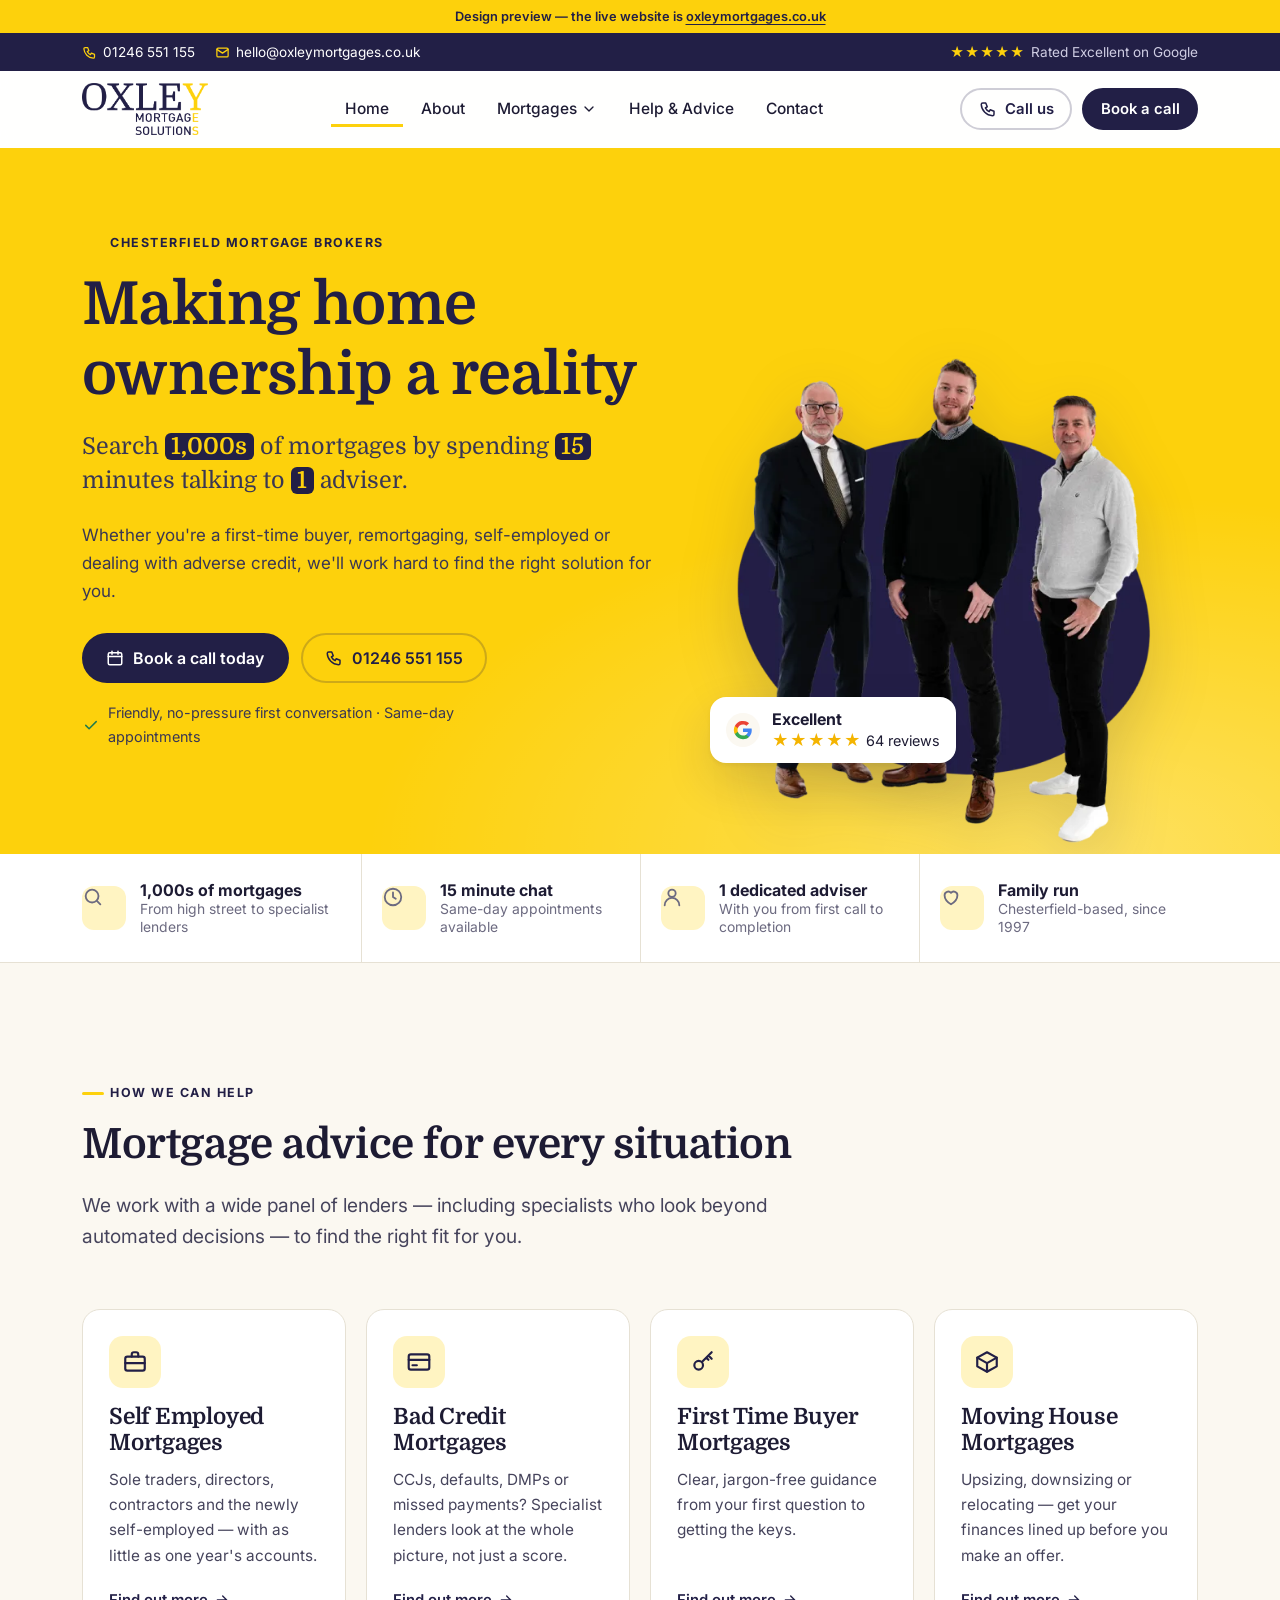
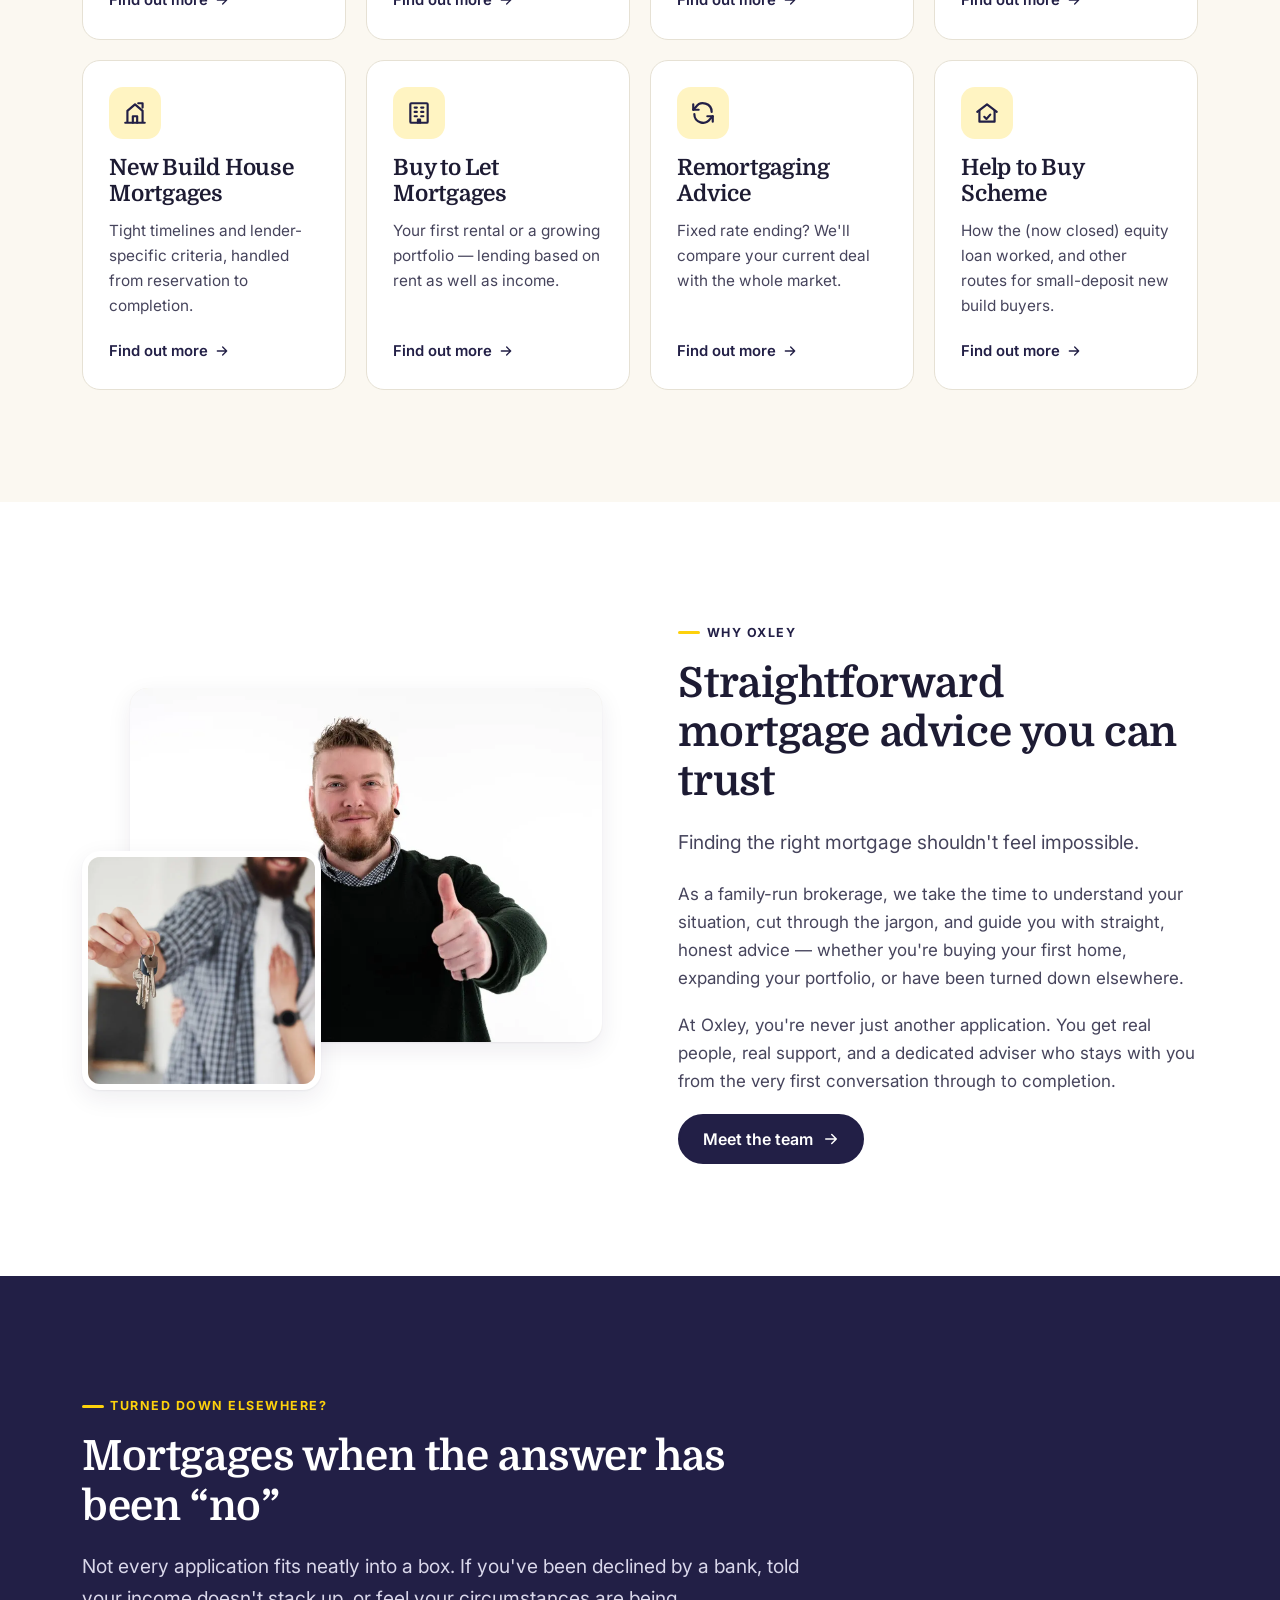
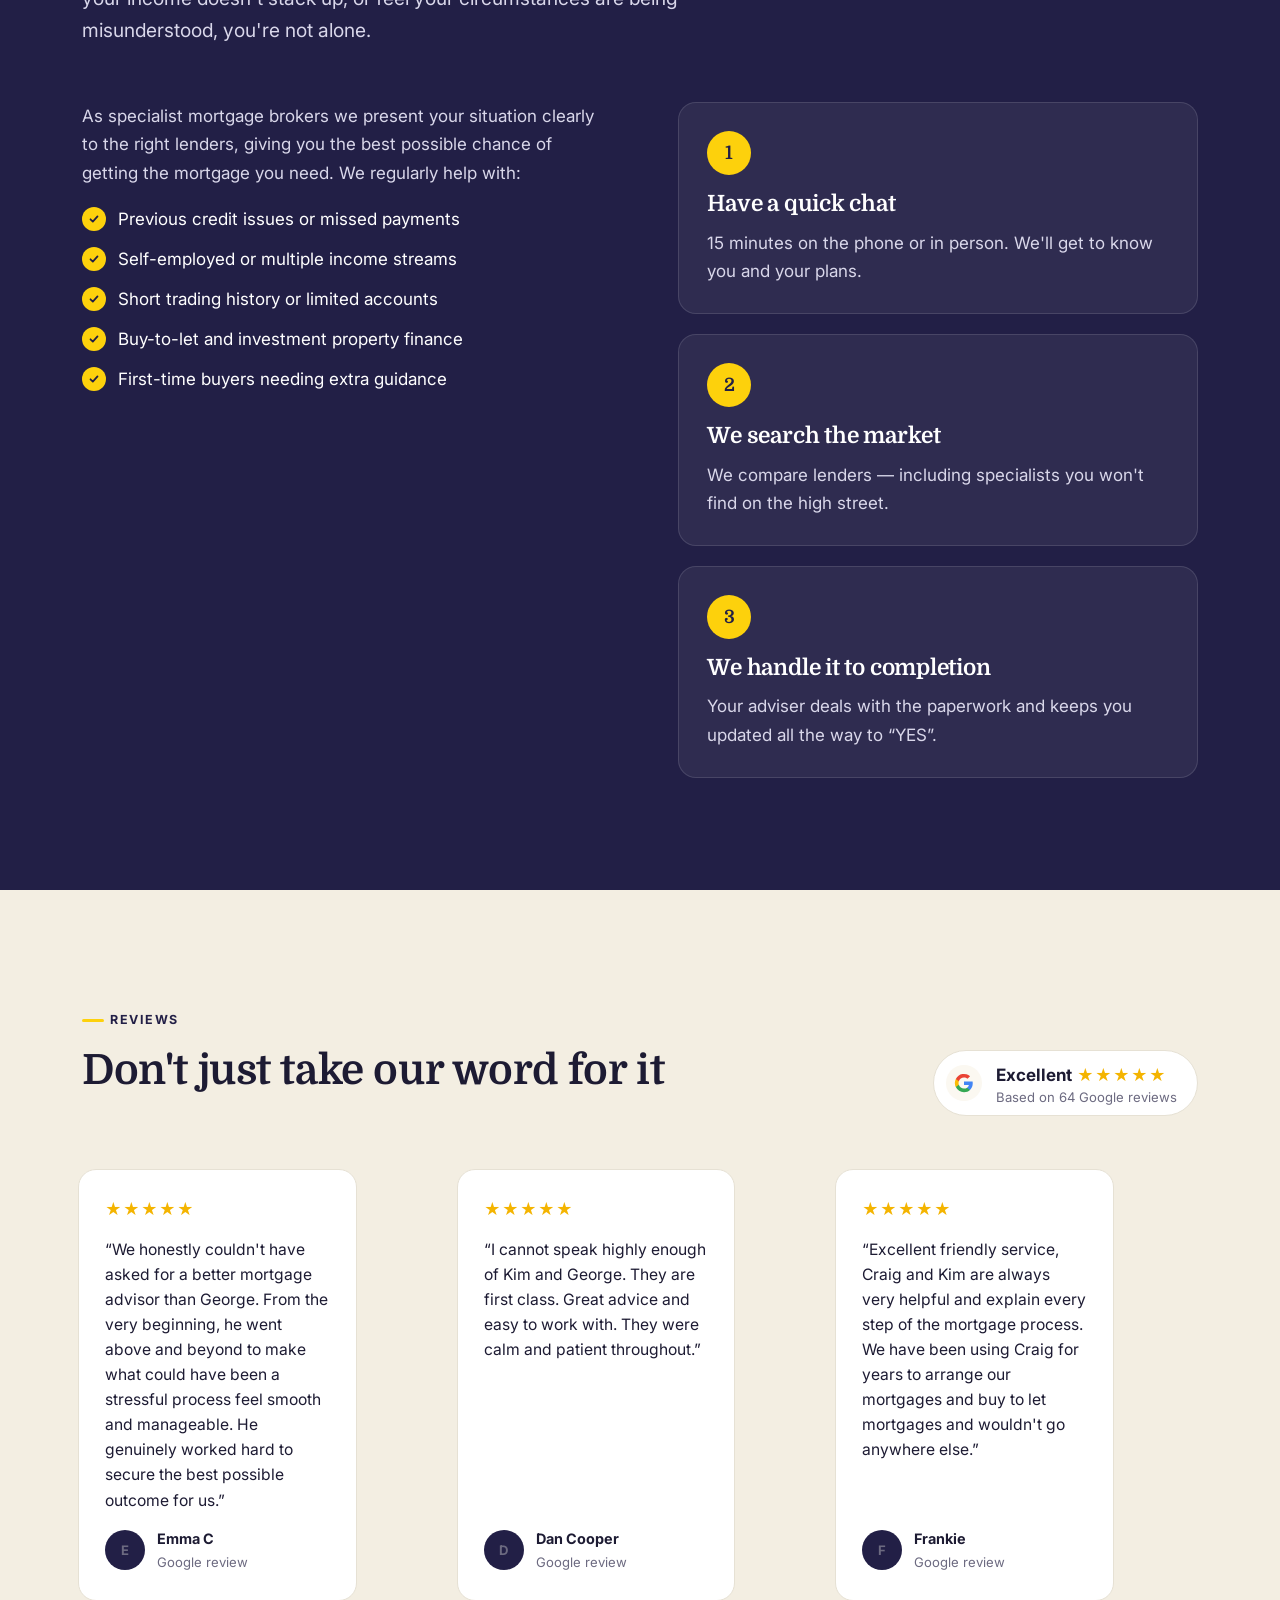
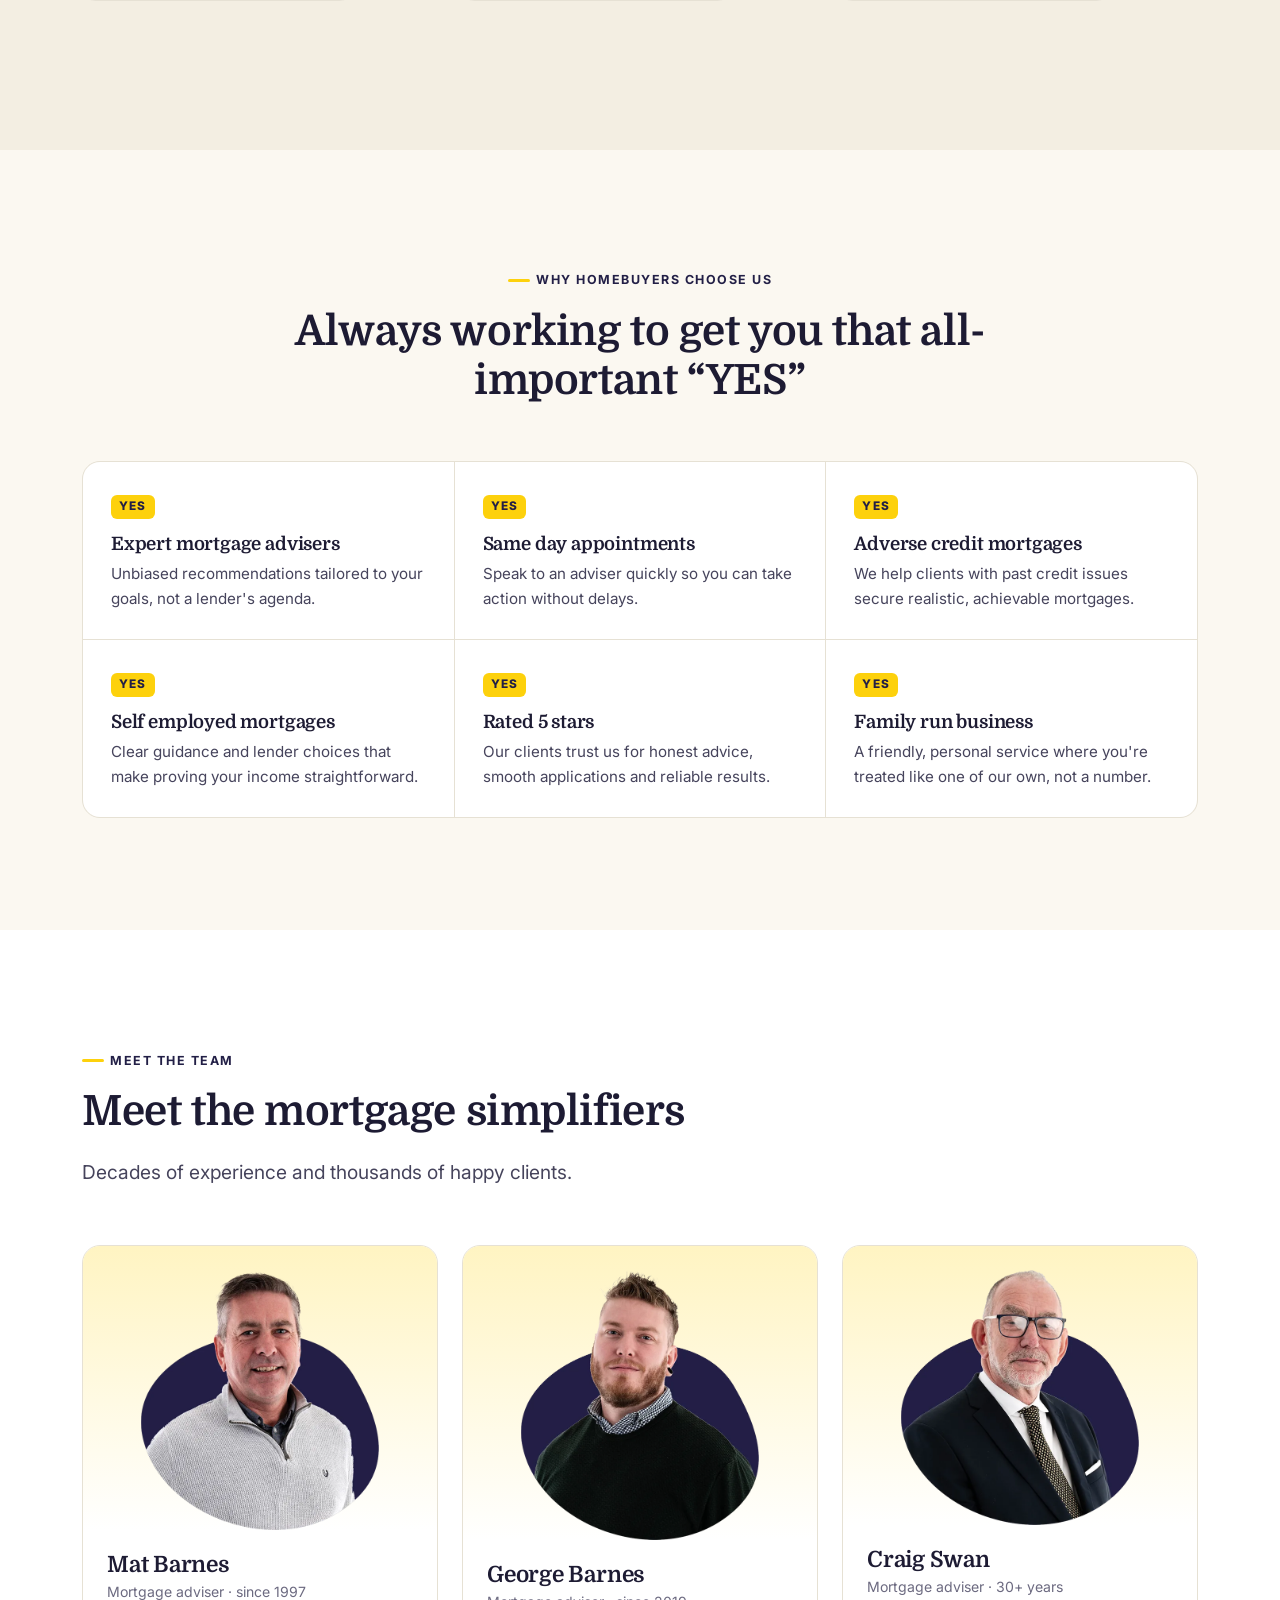
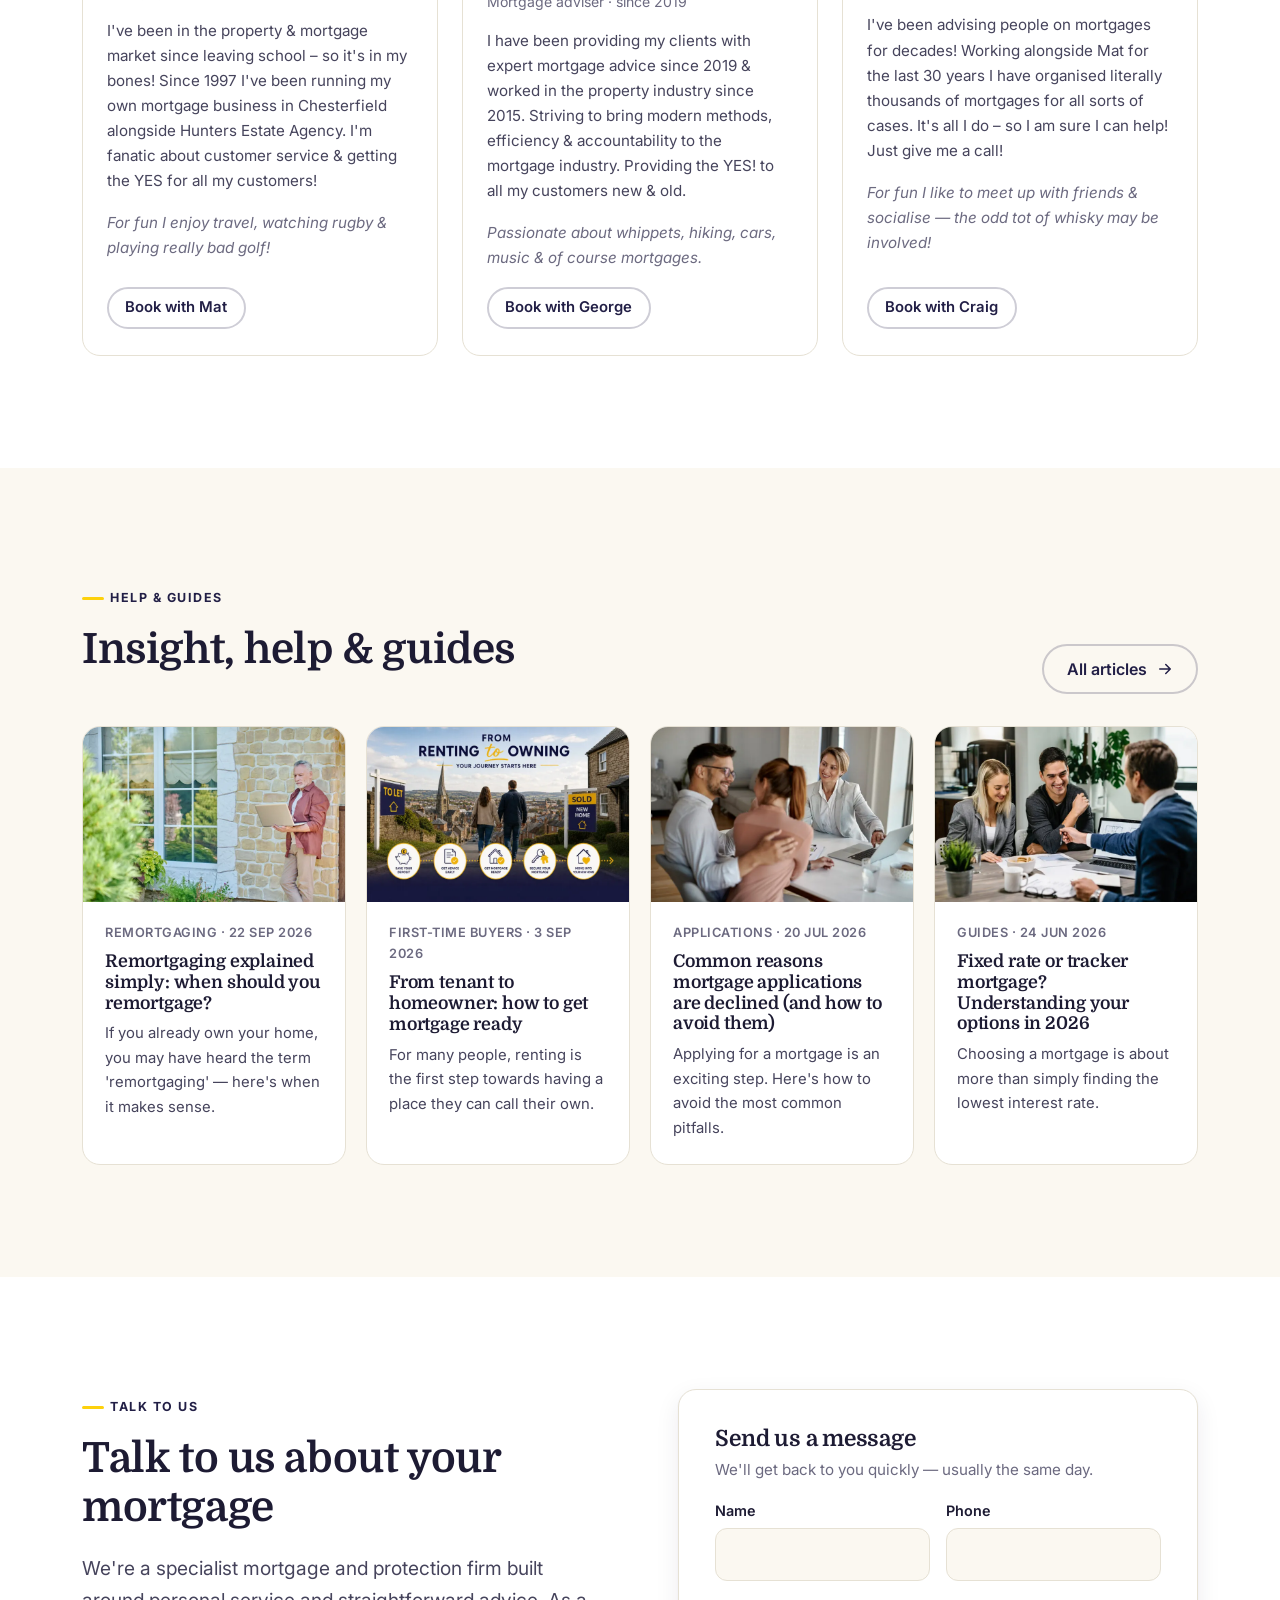
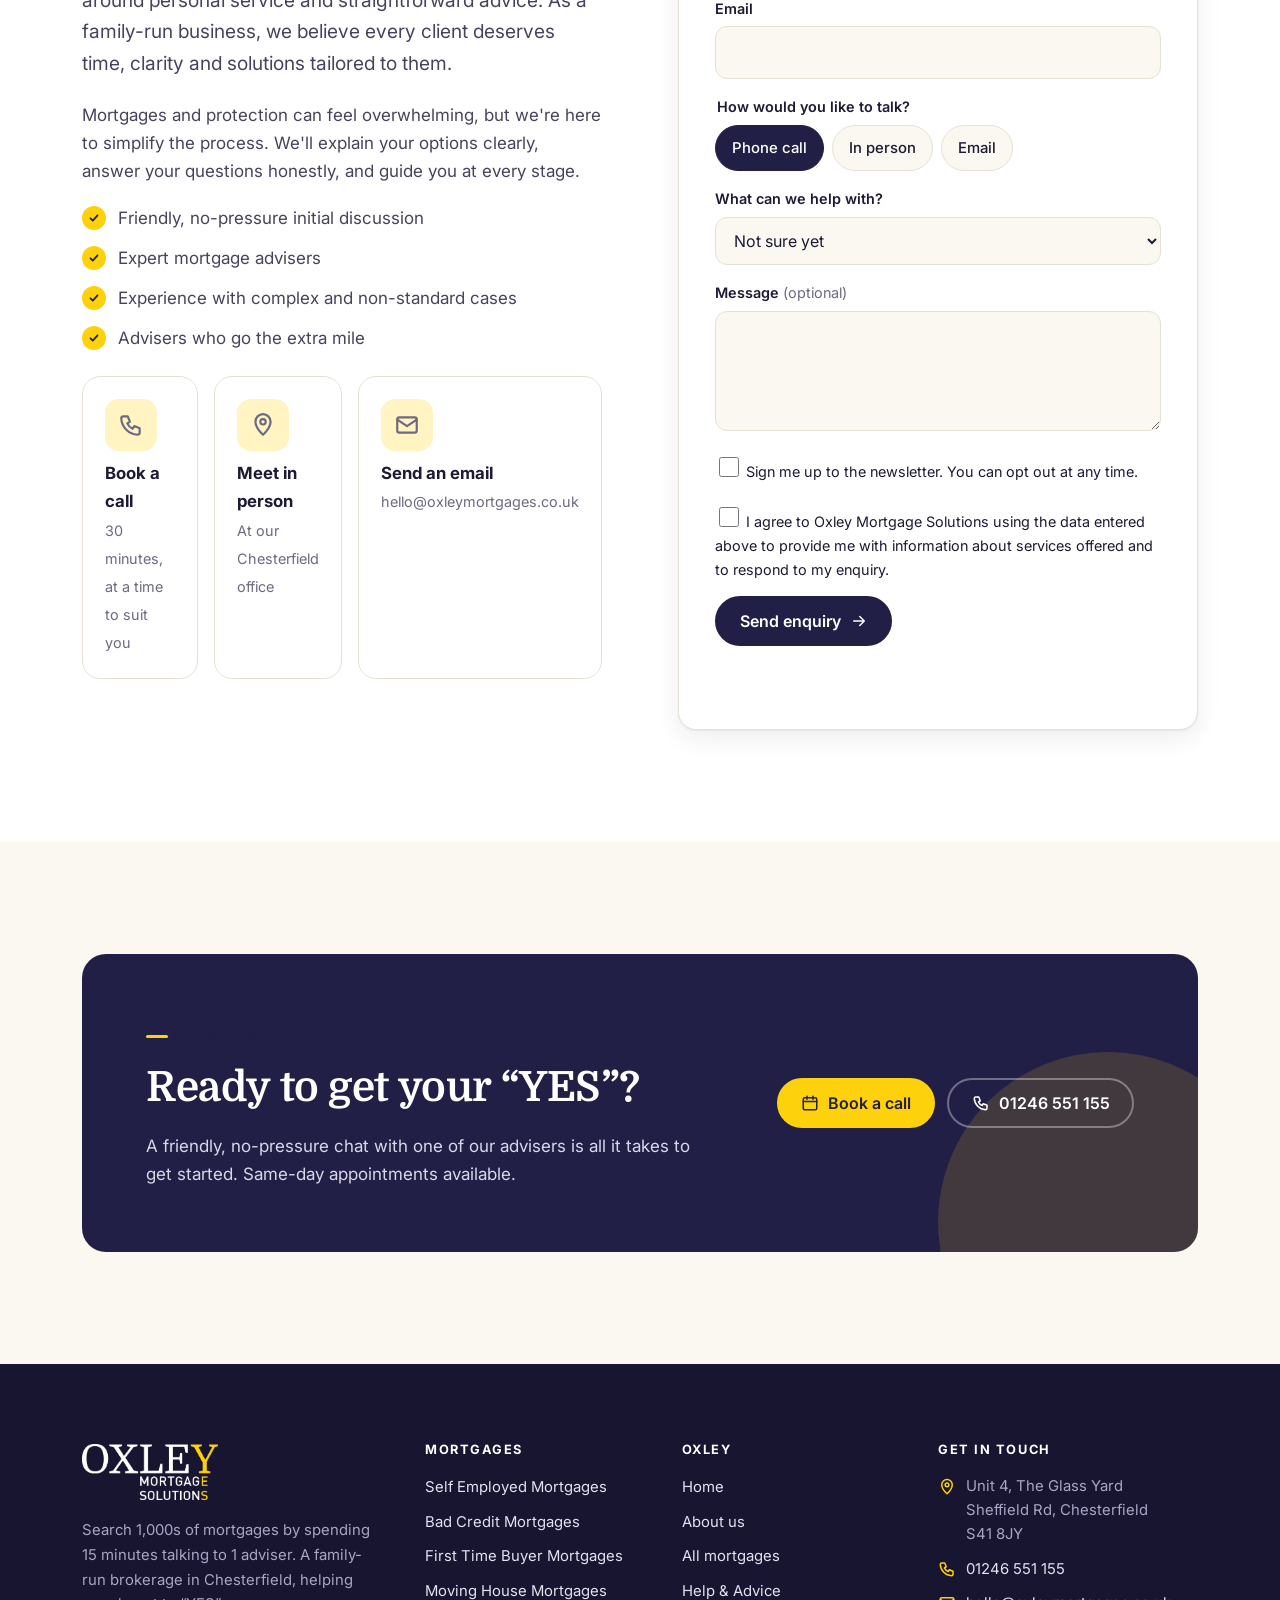
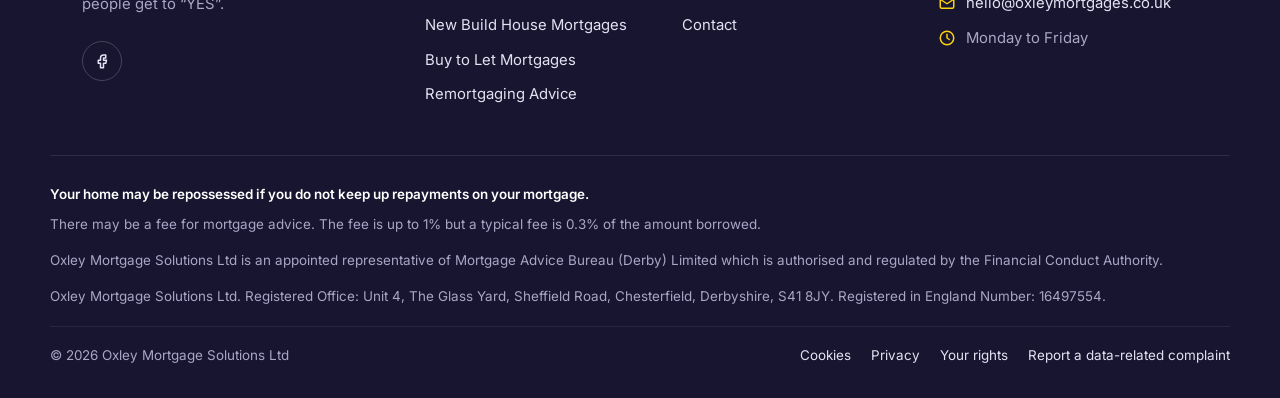
==== index.html @ b1e5ac15 "Oxley Mortgage Solutions site refresh preview Co-Authored-By: Claude Opus 5.5 <noreply@anthropic.com" ====
<!doctype html>
<html lang="en-GB" class="no-js">
<head>
<meta charset="utf-8">
<meta name="viewport" content="width=device-width, initial-scale=1, viewport-fit=cover">
<title>Oxley Mortgage Solutions | Mortgage Brokers in Chesterfield</title>
<meta name="description" content="Expert mortgage advice for first-time buyers, remortgages, self-employed and bad credit cases. Find the right mortgage for you with Oxley Mortgage Solutions.">
<!-- Design preview only: keep out of search results so the live site's SEO is untouched -->
<meta name="robots" content="noindex, nofollow, noarchive, nosnippet, noimageindex">
<meta name="googlebot" content="noindex, nofollow">
<link rel="canonical" href="https://oxleymortgages.co.uk/">
<meta name="theme-color" content="#221f46">
<link rel="icon" href="assets/img/favicon-32.png" sizes="32x32">
<link rel="apple-touch-icon" href="assets/img/apple-touch-icon.png">
<link rel="preconnect" href="https://fonts.googleapis.com">
<link rel="preconnect" href="https://fonts.gstatic.com" crossorigin>
<link href="https://fonts.googleapis.com/css2?family=Domine:wght@600;700&family=Inter:wght@400;500;600;700;800&display=swap" rel="stylesheet">
<link rel="stylesheet" href="assets/css/site.css">
</head>
<body>
<a class="skip" href="#main">Skip to content</a>
<div class="preview-flag">Design preview — the live website is <a href="https://oxleymortgages.co.uk/">oxleymortgages.co.uk</a></div>
<div class="topbar"><div class="wrap">
  <div class="topbar__left">
    <a class="topbar__item" href="tel:01246551155"><svg class="" viewBox="0 0 24 24" fill="none" stroke="currentColor" stroke-width="2" stroke-linecap="round" stroke-linejoin="round" aria-hidden="true"><path d="M5 4h4l2 5-2.5 1.5a11 11 0 005 5L15 13l5 2v4a2 2 0 01-2 2A16 16 0 013 6a2 2 0 012-2z"/></svg>01246 551 155</a>
    <a class="topbar__item topbar__hide-sm" href="mailto:hello@oxleymortgages.co.uk"><svg class="" viewBox="0 0 24 24" fill="none" stroke="currentColor" stroke-width="2" stroke-linecap="round" stroke-linejoin="round" aria-hidden="true"><rect x="3" y="5" width="18" height="14" rx="2"/><path d="M3 7l9 6 9-6"/></svg>hello@oxleymortgages.co.uk</a>
  </div>
  <div class="topbar__item topbar__hide-sm"><span class="topbar__stars">★★★★★</span> Rated Excellent on Google</div>
</div></div>
<header class="header"><div class="wrap">
  <a class="logo" href="" aria-label="Oxley Mortgage Solutions — home"><img src="assets/img/logo.png" alt="Oxley Mortgage Solutions" width="774" height="319"></a>
  <nav class="nav" aria-label="Main">
    <a class="nav__link" href="" aria-current="page">Home</a>
    <a class="nav__link" href="about-oxley/">About</a>
    <div class="nav__item">
      <button class="nav__toggle" aria-expanded="false" aria-haspopup="true">Mortgages <svg class="" viewBox="0 0 24 24" fill="none" stroke="currentColor" stroke-width="2" stroke-linecap="round" stroke-linejoin="round" aria-hidden="true"><path d="M6 9l6 6 6-6"/></svg></button>
      <div class="nav__menu"><a href="self-employed-mortgages/"><span class="ico"><svg class="" viewBox="0 0 24 24" fill="none" stroke="currentColor" stroke-width="2" stroke-linecap="round" stroke-linejoin="round" aria-hidden="true"><rect x="3" y="7" width="18" height="13" rx="2"/><path d="M9 7V5a2 2 0 012-2h2a2 2 0 012 2v2M3 13h18"/></svg></span>Self Employed Mortgages</a><a href="bad-credit-mortgages/"><span class="ico"><svg class="" viewBox="0 0 24 24" fill="none" stroke="currentColor" stroke-width="2" stroke-linecap="round" stroke-linejoin="round" aria-hidden="true"><rect x="2.5" y="5" width="19" height="14" rx="2"/><path d="M2.5 10h19M6 15h4"/></svg></span>Bad Credit Mortgages</a><a href="first-time-buyer-mortgages/"><span class="ico"><svg class="" viewBox="0 0 24 24" fill="none" stroke="currentColor" stroke-width="2" stroke-linecap="round" stroke-linejoin="round" aria-hidden="true"><circle cx="8" cy="15" r="4"/><path d="M11 12l9-9M17 6l3 3M15 8l2 2"/></svg></span>First Time Buyer Mortgages</a><a href="moving-house-mortgages/"><span class="ico"><svg class="" viewBox="0 0 24 24" fill="none" stroke="currentColor" stroke-width="2" stroke-linecap="round" stroke-linejoin="round" aria-hidden="true"><path d="M3 8l9-5 9 5v8l-9 5-9-5V8z"/><path d="M3 8l9 5 9-5M12 13v8"/></svg></span>Moving House Mortgages</a><a href="new-build-house-mortgages/"><span class="ico"><svg class="" viewBox="0 0 24 24" fill="none" stroke="currentColor" stroke-width="2" stroke-linecap="round" stroke-linejoin="round" aria-hidden="true"><path d="M3 21h18M5 21V10l7-6 7 6v11"/><path d="M10 21v-6h4v6"/><path d="M15 3h4v4"/></svg></span>New Build House Mortgages</a><a href="buy-to-let-mortgages/"><span class="ico"><svg class="" viewBox="0 0 24 24" fill="none" stroke="currentColor" stroke-width="2" stroke-linecap="round" stroke-linejoin="round" aria-hidden="true"><rect x="4" y="3" width="16" height="18" rx="1"/><path d="M8 7h2M14 7h2M8 11h2M14 11h2M8 15h2M14 15h2M11 21v-3h2v3"/></svg></span>Buy to Let Mortgages</a><a href="remortgaging-advice/"><span class="ico"><svg class="" viewBox="0 0 24 24" fill="none" stroke="currentColor" stroke-width="2" stroke-linecap="round" stroke-linejoin="round" aria-hidden="true"><path d="M20 11a8 8 0 00-14.6-4.5L3 9M4 13a8 8 0 0014.6 4.5L21 15"/><path d="M3 4v5h5M21 20v-5h-5"/></svg></span>Remortgaging Advice</a><a href="help-to-buy-scheme/"><span class="ico"><svg class="" viewBox="0 0 24 24" fill="none" stroke="currentColor" stroke-width="2" stroke-linecap="round" stroke-linejoin="round" aria-hidden="true"><path d="M3 11l9-7 9 7"/><path d="M5 10v10h14V10"/><path d="M9.5 15.5l2 2 3.5-4"/></svg></span>Help to Buy Scheme</a><div class="nav__menu-all"><a href="mortgages/">View all mortgage options <svg class="" viewBox="0 0 24 24" fill="none" stroke="currentColor" stroke-width="2" stroke-linecap="round" stroke-linejoin="round" aria-hidden="true"><path d="M5 12h14M13 6l6 6-6 6"/></svg></a></div></div>
    </div>
    <a class="nav__link" href="help-advice/">Help &amp; Advice</a>
    <a class="nav__link" href="contact-oxley-mortgages/">Contact</a>
  </nav>
  <div class="header__actions">
    <a class="btn btn--ghost btn--sm" href="tel:01246551155"><svg class="" viewBox="0 0 24 24" fill="none" stroke="currentColor" stroke-width="2" stroke-linecap="round" stroke-linejoin="round" aria-hidden="true"><path d="M5 4h4l2 5-2.5 1.5a11 11 0 005 5L15 13l5 2v4a2 2 0 01-2 2A16 16 0 013 6a2 2 0 012-2z"/></svg>Call us</a>
    <a class="btn btn--sm" href="https://calendly.com/george-oxleymortgages/30min" target="_blank" rel="noopener">Book a call</a>
    <button class="burger" data-drawer-open aria-controls="drawer" aria-expanded="false" aria-label="Open menu"><svg class="" viewBox="0 0 24 24" fill="none" stroke="currentColor" stroke-width="2" stroke-linecap="round" stroke-linejoin="round" aria-hidden="true"><path d="M4 7h16M4 12h16M4 17h16"/></svg></button>
  </div>
</div></header>
<div class="drawer" id="drawer" aria-hidden="true">
  <div class="drawer__scrim" data-drawer-close></div>
  <div class="drawer__panel" role="dialog" aria-modal="true" aria-label="Menu">
    <div class="drawer__head"><img src="assets/img/logo.png" alt="Oxley Mortgage Solutions"><button class="burger" style="display:inline-flex" data-drawer-close aria-label="Close menu"><svg class="" viewBox="0 0 24 24" fill="none" stroke="currentColor" stroke-width="2" stroke-linecap="round" stroke-linejoin="round" aria-hidden="true"><path d="M6 6l12 12M18 6L6 18"/></svg></button></div>
    <nav aria-label="Mobile">
      <a href="">Home</a>
      <a href="about-oxley/">About Oxley</a>
      <details><summary>Mortgages <svg class="" viewBox="0 0 24 24" fill="none" stroke="currentColor" stroke-width="2" stroke-linecap="round" stroke-linejoin="round" aria-hidden="true"><path d="M6 9l6 6 6-6"/></svg></summary><div><a href="self-employed-mortgages/">Self Employed Mortgages</a><a href="bad-credit-mortgages/">Bad Credit Mortgages</a><a href="first-time-buyer-mortgages/">First Time Buyer Mortgages</a><a href="moving-house-mortgages/">Moving House Mortgages</a><a href="new-build-house-mortgages/">New Build House Mortgages</a><a href="buy-to-let-mortgages/">Buy to Let Mortgages</a><a href="remortgaging-advice/">Remortgaging Advice</a><a href="help-to-buy-scheme/">Help to Buy Scheme</a><a href="mortgages/"><strong>All mortgage options</strong></a></div></details>
      <a href="help-advice/">Help &amp; Advice</a>
      <a href="contact-oxley-mortgages/">Contact</a>
    </nav>
    <div class="drawer__foot">
      <a class="btn" href="https://calendly.com/george-oxleymortgages/30min" target="_blank" rel="noopener"><svg class="" viewBox="0 0 24 24" fill="none" stroke="currentColor" stroke-width="2" stroke-linecap="round" stroke-linejoin="round" aria-hidden="true"><rect x="3" y="5" width="18" height="16" rx="2"/><path d="M3 10h18M8 3v4M16 3v4"/></svg>Book a call</a>
      <a class="btn btn--yellow" href="tel:01246551155"><svg class="" viewBox="0 0 24 24" fill="none" stroke="currentColor" stroke-width="2" stroke-linecap="round" stroke-linejoin="round" aria-hidden="true"><path d="M5 4h4l2 5-2.5 1.5a11 11 0 005 5L15 13l5 2v4a2 2 0 01-2 2A16 16 0 013 6a2 2 0 012-2z"/></svg>01246 551 155</a>
      <p>Same-day appointments, Monday to Friday</p>
    </div>
  </div>
</div>
<main id="main">
<section class="hero"><div class="wrap">
  <div class="hero__copy">
    <span class="eyebrow">Chesterfield mortgage brokers</span>
    <h1>Making home ownership a reality</h1>
    <p class="hero__sub">Search <b>1,000s</b> of mortgages by spending <b>15</b> minutes talking to <b>1</b> adviser.</p>
    <p>Whether you're a first-time buyer, remortgaging, self-employed or dealing with adverse credit, we'll work hard to find the right solution for you.</p>
    <div class="btn-row"><a class="btn" href="https://calendly.com/george-oxleymortgages/30min" target="_blank" rel="noopener"><svg class="" viewBox="0 0 24 24" fill="none" stroke="currentColor" stroke-width="2" stroke-linecap="round" stroke-linejoin="round" aria-hidden="true"><rect x="3" y="5" width="18" height="16" rx="2"/><path d="M3 10h18M8 3v4M16 3v4"/></svg>Book a call today</a><a class="btn btn--ghost" href="tel:01246551155"><svg class="" viewBox="0 0 24 24" fill="none" stroke="currentColor" stroke-width="2" stroke-linecap="round" stroke-linejoin="round" aria-hidden="true"><path d="M5 4h4l2 5-2.5 1.5a11 11 0 005 5L15 13l5 2v4a2 2 0 01-2 2A16 16 0 013 6a2 2 0 012-2z"/></svg>01246 551 155</a></div>
    <p class="hero__note"><svg class="" viewBox="0 0 24 24" fill="none" stroke="currentColor" stroke-width="2" stroke-linecap="round" stroke-linejoin="round" aria-hidden="true"><path d="M5 12.5l4.5 4.5L19 7.5"/></svg>Friendly, no-pressure first conversation · Same-day appointments</p>
  </div>
  <div class="hero__media">
    <img src="assets/img/team.webp" alt="Mat, George and Craig — the Oxley mortgage team" width="600" height="622" fetchpriority="high">
    <div class="hero__badge"><span class="rating__g" style="width:34px;height:34px;display:grid;place-items:center"><svg viewBox="0 0 24 24" aria-hidden="true"><path fill="#4285F4" d="M22.5 12.3c0-.8-.1-1.5-.2-2.2H12v4.2h5.9a5 5 0 01-2.2 3.3v2.7h3.5c2.1-1.9 3.3-4.7 3.3-8z"/><path fill="#34A853" d="M12 23c3 0 5.4-1 7.2-2.7l-3.5-2.7c-1 .7-2.2 1-3.7 1-2.9 0-5.3-1.9-6.2-4.5H2.2v2.8A11 11 0 0012 23z"/><path fill="#FBBC05" d="M5.8 14.1a6.6 6.6 0 010-4.2V7.1H2.2a11 11 0 000 9.8l3.6-2.8z"/><path fill="#EA4335" d="M12 5.4c1.6 0 3 .6 4.2 1.6l3.1-3.1A11 11 0 002.2 7.1l3.6 2.8C6.7 7.3 9.1 5.4 12 5.4z"/></svg></span><div><strong>Excellent</strong><span class="stars">★★★★★</span> 64 reviews</div></div>
  </div>
</div></section>
<section class="stats" aria-label="At a glance"><div class="wrap"><div class="stat"><span class="ico"><svg class="" viewBox="0 0 24 24" fill="none" stroke="currentColor" stroke-width="2" stroke-linecap="round" stroke-linejoin="round" aria-hidden="true"><circle cx="11" cy="11" r="7"/><path d="M20 20l-3.5-3.5"/></svg></span><div><strong>1,000s of mortgages</strong><span>From high street to specialist lenders</span></div></div><div class="stat"><span class="ico"><svg class="" viewBox="0 0 24 24" fill="none" stroke="currentColor" stroke-width="2" stroke-linecap="round" stroke-linejoin="round" aria-hidden="true"><circle cx="12" cy="12" r="9"/><path d="M12 7v5l3 2"/></svg></span><div><strong>15 minute chat</strong><span>Same-day appointments available</span></div></div><div class="stat"><span class="ico"><svg class="" viewBox="0 0 24 24" fill="none" stroke="currentColor" stroke-width="2" stroke-linecap="round" stroke-linejoin="round" aria-hidden="true"><circle cx="12" cy="8" r="4"/><path d="M4 21a8 8 0 0116 0"/></svg></span><div><strong>1 dedicated adviser</strong><span>With you from first call to completion</span></div></div><div class="stat"><span class="ico"><svg class="" viewBox="0 0 24 24" fill="none" stroke="currentColor" stroke-width="2" stroke-linecap="round" stroke-linejoin="round" aria-hidden="true"><path d="M12 20s-7-4.4-7-10a4 4 0 017-2.6A4 4 0 0119 10c0 5.6-7 10-7 10z"/></svg></span><div><strong>Family run</strong><span>Chesterfield-based, since 1997</span></div></div></div></section>

<section class="section"><div class="wrap">
  <div class="section-head"><span class="eyebrow">How we can help</span><h2>Mortgage advice for every situation</h2>
  <p class="lede">We work with a wide panel of lenders — including specialists who look beyond automated decisions — to find the right fit for you.</p></div>
  <div class="grid grid--4"><a class="card reveal" href="self-employed-mortgages/"><span class="ico"><svg class="" viewBox="0 0 24 24" fill="none" stroke="currentColor" stroke-width="2" stroke-linecap="round" stroke-linejoin="round" aria-hidden="true"><rect x="3" y="7" width="18" height="13" rx="2"/><path d="M9 7V5a2 2 0 012-2h2a2 2 0 012 2v2M3 13h18"/></svg></span><h3>Self Employed Mortgages</h3><p>Sole traders, directors, contractors and the newly self-employed — with as little as one year's accounts.</p><span class="card__more">Find out more <svg class="" viewBox="0 0 24 24" fill="none" stroke="currentColor" stroke-width="2" stroke-linecap="round" stroke-linejoin="round" aria-hidden="true"><path d="M5 12h14M13 6l6 6-6 6"/></svg></span></a><a class="card reveal" href="bad-credit-mortgages/"><span class="ico"><svg class="" viewBox="0 0 24 24" fill="none" stroke="currentColor" stroke-width="2" stroke-linecap="round" stroke-linejoin="round" aria-hidden="true"><rect x="2.5" y="5" width="19" height="14" rx="2"/><path d="M2.5 10h19M6 15h4"/></svg></span><h3>Bad Credit Mortgages</h3><p>CCJs, defaults, DMPs or missed payments? Specialist lenders look at the whole picture, not just a score.</p><span class="card__more">Find out more <svg class="" viewBox="0 0 24 24" fill="none" stroke="currentColor" stroke-width="2" stroke-linecap="round" stroke-linejoin="round" aria-hidden="true"><path d="M5 12h14M13 6l6 6-6 6"/></svg></span></a><a class="card reveal" href="first-time-buyer-mortgages/"><span class="ico"><svg class="" viewBox="0 0 24 24" fill="none" stroke="currentColor" stroke-width="2" stroke-linecap="round" stroke-linejoin="round" aria-hidden="true"><circle cx="8" cy="15" r="4"/><path d="M11 12l9-9M17 6l3 3M15 8l2 2"/></svg></span><h3>First Time Buyer Mortgages</h3><p>Clear, jargon-free guidance from your first question to getting the keys.</p><span class="card__more">Find out more <svg class="" viewBox="0 0 24 24" fill="none" stroke="currentColor" stroke-width="2" stroke-linecap="round" stroke-linejoin="round" aria-hidden="true"><path d="M5 12h14M13 6l6 6-6 6"/></svg></span></a><a class="card reveal" href="moving-house-mortgages/"><span class="ico"><svg class="" viewBox="0 0 24 24" fill="none" stroke="currentColor" stroke-width="2" stroke-linecap="round" stroke-linejoin="round" aria-hidden="true"><path d="M3 8l9-5 9 5v8l-9 5-9-5V8z"/><path d="M3 8l9 5 9-5M12 13v8"/></svg></span><h3>Moving House Mortgages</h3><p>Upsizing, downsizing or relocating — get your finances lined up before you make an offer.</p><span class="card__more">Find out more <svg class="" viewBox="0 0 24 24" fill="none" stroke="currentColor" stroke-width="2" stroke-linecap="round" stroke-linejoin="round" aria-hidden="true"><path d="M5 12h14M13 6l6 6-6 6"/></svg></span></a><a class="card reveal" href="new-build-house-mortgages/"><span class="ico"><svg class="" viewBox="0 0 24 24" fill="none" stroke="currentColor" stroke-width="2" stroke-linecap="round" stroke-linejoin="round" aria-hidden="true"><path d="M3 21h18M5 21V10l7-6 7 6v11"/><path d="M10 21v-6h4v6"/><path d="M15 3h4v4"/></svg></span><h3>New Build House Mortgages</h3><p>Tight timelines and lender-specific criteria, handled from reservation to completion.</p><span class="card__more">Find out more <svg class="" viewBox="0 0 24 24" fill="none" stroke="currentColor" stroke-width="2" stroke-linecap="round" stroke-linejoin="round" aria-hidden="true"><path d="M5 12h14M13 6l6 6-6 6"/></svg></span></a><a class="card reveal" href="buy-to-let-mortgages/"><span class="ico"><svg class="" viewBox="0 0 24 24" fill="none" stroke="currentColor" stroke-width="2" stroke-linecap="round" stroke-linejoin="round" aria-hidden="true"><rect x="4" y="3" width="16" height="18" rx="1"/><path d="M8 7h2M14 7h2M8 11h2M14 11h2M8 15h2M14 15h2M11 21v-3h2v3"/></svg></span><h3>Buy to Let Mortgages</h3><p>Your first rental or a growing portfolio — lending based on rent as well as income.</p><span class="card__more">Find out more <svg class="" viewBox="0 0 24 24" fill="none" stroke="currentColor" stroke-width="2" stroke-linecap="round" stroke-linejoin="round" aria-hidden="true"><path d="M5 12h14M13 6l6 6-6 6"/></svg></span></a><a class="card reveal" href="remortgaging-advice/"><span class="ico"><svg class="" viewBox="0 0 24 24" fill="none" stroke="currentColor" stroke-width="2" stroke-linecap="round" stroke-linejoin="round" aria-hidden="true"><path d="M20 11a8 8 0 00-14.6-4.5L3 9M4 13a8 8 0 0014.6 4.5L21 15"/><path d="M3 4v5h5M21 20v-5h-5"/></svg></span><h3>Remortgaging Advice</h3><p>Fixed rate ending? We'll compare your current deal with the whole market.</p><span class="card__more">Find out more <svg class="" viewBox="0 0 24 24" fill="none" stroke="currentColor" stroke-width="2" stroke-linecap="round" stroke-linejoin="round" aria-hidden="true"><path d="M5 12h14M13 6l6 6-6 6"/></svg></span></a><a class="card reveal" href="help-to-buy-scheme/"><span class="ico"><svg class="" viewBox="0 0 24 24" fill="none" stroke="currentColor" stroke-width="2" stroke-linecap="round" stroke-linejoin="round" aria-hidden="true"><path d="M3 11l9-7 9 7"/><path d="M5 10v10h14V10"/><path d="M9.5 15.5l2 2 3.5-4"/></svg></span><h3>Help to Buy Scheme</h3><p>How the (now closed) equity loan worked, and other routes for small-deposit new build buyers.</p><span class="card__more">Find out more <svg class="" viewBox="0 0 24 24" fill="none" stroke="currentColor" stroke-width="2" stroke-linecap="round" stroke-linejoin="round" aria-hidden="true"><path d="M5 12h14M13 6l6 6-6 6"/></svg></span></a></div>
</div></section>

<section class="section section--white"><div class="wrap split">
  <div class="photo-stack reveal"><div class="photo"><img src="assets/img/office-2.webp" alt="George giving a thumbs up" loading="lazy"></div><div class="photo photo--float"><img src="assets/img/couple-home.webp" alt="Happy couple in their new home" loading="lazy"></div></div>
  <div class="reveal"><span class="eyebrow">Why Oxley</span><h2>Straightforward mortgage advice you can trust</h2>
  <p class="lede">Finding the right mortgage shouldn't feel impossible.</p>
  <p>As a family-run brokerage, we take the time to understand your situation, cut through the jargon, and guide you with straight, honest advice — whether you're buying your first home, expanding your portfolio, or have been turned down elsewhere.</p>
  <p>At Oxley, you're never just another application. You get real people, real support, and a dedicated adviser who stays with you from the very first conversation through to completion.</p>
  <div class="btn-row"><a class="btn" href="about-oxley/">Meet the team <svg class="" viewBox="0 0 24 24" fill="none" stroke="currentColor" stroke-width="2" stroke-linecap="round" stroke-linejoin="round" aria-hidden="true"><path d="M5 12h14M13 6l6 6-6 6"/></svg></a></div></div>
</div></section>

<section class="section section--navy"><div class="wrap">
  <div class="section-head"><span class="eyebrow">Turned down elsewhere?</span><h2>Mortgages when the answer has been “no”</h2>
  <p class="lede" style="color:#d9d7ea">Not every application fits neatly into a box. If you've been declined by a bank, told your income doesn't stack up, or feel your circumstances are being misunderstood, you're not alone.</p></div>
  <div class="split split--top">
    <div><p>As specialist mortgage brokers we present your situation clearly to the right lenders, giving you the best possible chance of getting the mortgage you need. We regularly help with:</p>
    <ul class="checks"><li>Previous credit issues or missed payments</li><li>Self-employed or multiple income streams</li><li>Short trading history or limited accounts</li><li>Buy-to-let and investment property finance</li><li>First-time buyers needing extra guidance</li></ul></div>
    <div><div class="steps" style="grid-template-columns:1fr">
      <div class="step"><h3>Have a quick chat</h3><p>15 minutes on the phone or in person. We'll get to know you and your plans.</p></div>
      <div class="step"><h3>We search the market</h3><p>We compare lenders — including specialists you won't find on the high street.</p></div>
      <div class="step"><h3>We handle it to completion</h3><p>Your adviser deals with the paperwork and keeps you updated all the way to “YES”.</p></div>
    </div></div>
  </div>
</div></section>

<section class="section section--sand" id="reviews"><div class="wrap">
<div class="reviews-head"><div><span class="eyebrow">Reviews</span><h2>Don't just take our word for it</h2></div>
<div class="rating"><span class="rating__g"><svg viewBox="0 0 24 24" aria-hidden="true"><path fill="#4285F4" d="M22.5 12.3c0-.8-.1-1.5-.2-2.2H12v4.2h5.9a5 5 0 01-2.2 3.3v2.7h3.5c2.1-1.9 3.3-4.7 3.3-8z"/><path fill="#34A853" d="M12 23c3 0 5.4-1 7.2-2.7l-3.5-2.7c-1 .7-2.2 1-3.7 1-2.9 0-5.3-1.9-6.2-4.5H2.2v2.8A11 11 0 0012 23z"/><path fill="#FBBC05" d="M5.8 14.1a6.6 6.6 0 010-4.2V7.1H2.2a11 11 0 000 9.8l3.6-2.8z"/><path fill="#EA4335" d="M12 5.4c1.6 0 3 .6 4.2 1.6l3.1-3.1A11 11 0 002.2 7.1l3.6 2.8C6.7 7.3 9.1 5.4 12 5.4z"/></svg></span><div><strong>Excellent</strong> <span class="stars">★★★★★</span><small>Based on 64 Google reviews</small></div></div></div>
<div class="reviews" tabindex="0" aria-label="Customer reviews"><figure class="review"><div class="stars" aria-label="5 out of 5 stars">★★★★★</div><blockquote>“We honestly couldn&#x27;t have asked for a better mortgage advisor than George. From the very beginning, he went above and beyond to make what could have been a stressful process feel smooth and manageable. He genuinely worked hard to secure the best possible outcome for us.”</blockquote>
<footer><span class="review__avatar">E</span><div><strong>Emma C</strong><span>Google review</span></div></footer></figure><figure class="review"><div class="stars" aria-label="5 out of 5 stars">★★★★★</div><blockquote>“I cannot speak highly enough of Kim and George. They are first class. Great advice and easy to work with. They were calm and patient throughout.”</blockquote>
<footer><span class="review__avatar">D</span><div><strong>Dan Cooper</strong><span>Google review</span></div></footer></figure><figure class="review"><div class="stars" aria-label="5 out of 5 stars">★★★★★</div><blockquote>“Excellent friendly service, Craig and Kim are always very helpful and explain every step of the mortgage process. We have been using Craig for years to arrange our mortgages and buy to let mortgages and wouldn&#x27;t go anywhere else.”</blockquote>
<footer><span class="review__avatar">F</span><div><strong>Frankie</strong><span>Google review</span></div></footer></figure><figure class="review"><div class="stars" aria-label="5 out of 5 stars">★★★★★</div><blockquote>“George is absolutely fantastic! Very fast and efficient! Booked an appointment with him on the same day of looking for someone, and a later appointment in the day which was perfect for me, and not what everyone offers!”</blockquote>
<footer><span class="review__avatar">J</span><div><strong>Jessica Woodcroft</strong><span>Google review</span></div></footer></figure><figure class="review"><div class="stars" aria-label="5 out of 5 stars">★★★★★</div><blockquote>“George and Kim have both been amazing to work with. They have made a stressful and complicated process very straightforward and easy. I really don&#x27;t like filling in forms or getting quotes, and they just took care of it all.”</blockquote>
<footer><span class="review__avatar">A</span><div><strong>Anne Crane</strong><span>Google review</span></div></footer></figure><figure class="review"><div class="stars" aria-label="5 out of 5 stars">★★★★★</div><blockquote>“Would recommend. A massive thank you to George B in particular, he helped us massively as first time buyers, we are very grateful!”</blockquote>
<footer><span class="review__avatar">E</span><div><strong>Ed Green</strong><span>Google review</span></div></footer></figure><figure class="review"><div class="stars" aria-label="5 out of 5 stars">★★★★★</div><blockquote>“George was fantastic! From the moment I reached out, to the final email saying congratulations on completing, he was fab from start to finish! His knowledge is unmatched. Highly highly recommended!! 10/10!”</blockquote>
<footer><span class="review__avatar">E</span><div><strong>Emily May</strong><span>Google review</span></div></footer></figure><figure class="review"><div class="stars" aria-label="5 out of 5 stars">★★★★★</div><blockquote>“Very helpful and gave advice around aspects I hadn&#x27;t considered. Flexible with appointments. Worthwhile.”</blockquote>
<footer><span class="review__avatar">L</span><div><strong>Lynne Bird</strong><span>Google review</span></div></footer></figure></div></div></section>


<section class="section"><div class="wrap">
  <div class="section-head section-head--center"><span class="eyebrow">Why homebuyers choose us</span><h2>Always working to get you that all-important “YES”</h2></div>
  <div class="yes-grid reveal"><div class="yes"><span class="yes__tag">YES</span><h3>Expert mortgage advisers</h3><p>Unbiased recommendations tailored to your goals, not a lender's agenda.</p></div><div class="yes"><span class="yes__tag">YES</span><h3>Same day appointments</h3><p>Speak to an adviser quickly so you can take action without delays.</p></div><div class="yes"><span class="yes__tag">YES</span><h3>Adverse credit mortgages</h3><p>We help clients with past credit issues secure realistic, achievable mortgages.</p></div><div class="yes"><span class="yes__tag">YES</span><h3>Self employed mortgages</h3><p>Clear guidance and lender choices that make proving your income straightforward.</p></div><div class="yes"><span class="yes__tag">YES</span><h3>Rated 5 stars</h3><p>Our clients trust us for honest advice, smooth applications and reliable results.</p></div><div class="yes"><span class="yes__tag">YES</span><h3>Family run business</h3><p>A friendly, personal service where you're treated like one of our own, not a number.</p></div></div>
</div></section>

<section class="section section--white"><div class="wrap">
  <div class="section-head"><span class="eyebrow">Meet the team</span><h2>Meet the mortgage simplifiers</h2><p class="lede">Decades of experience and thousands of happy clients.</p></div>
  <div class="team"><article class="person reveal"><div class="person__img"><img src="assets/img/mat.webp" alt="Mat Barnes" loading="lazy" width="600" height="650"></div>
<div class="person__body"><h3>Mat Barnes</h3><div class="person__role">Mortgage adviser · since 1997</div><p>I've been in the property & mortgage market since leaving school – so it's in my bones! Since 1997 I've been running my own mortgage business in Chesterfield alongside Hunters Estate Agency. I'm fanatic about customer service & getting the YES for all my customers!</p><p class="person__fun">For fun I enjoy travel, watching rugby & playing really bad golf!</p>
<a class="btn btn--ghost btn--sm" href="https://calendly.com/george-oxleymortgages/30min" target="_blank" rel="noopener">Book with Mat</a></div></article><article class="person reveal"><div class="person__img"><img src="assets/img/george.webp" alt="George Barnes" loading="lazy" width="600" height="650"></div>
<div class="person__body"><h3>George Barnes</h3><div class="person__role">Mortgage adviser · since 2019</div><p>I have been providing my clients with expert mortgage advice since 2019 & worked in the property industry since 2015. Striving to bring modern methods, efficiency & accountability to the mortgage industry. Providing the YES! to all my customers new & old.</p><p class="person__fun">Passionate about whippets, hiking, cars, music & of course mortgages.</p>
<a class="btn btn--ghost btn--sm" href="https://calendly.com/george-oxleymortgages/30min" target="_blank" rel="noopener">Book with George</a></div></article><article class="person reveal"><div class="person__img"><img src="assets/img/craig.webp" alt="Craig Swan" loading="lazy" width="600" height="650"></div>
<div class="person__body"><h3>Craig Swan</h3><div class="person__role">Mortgage adviser · 30+ years</div><p>I've been advising people on mortgages for decades! Working alongside Mat for the last 30 years I have organised literally thousands of mortgages for all sorts of cases. It's all I do – so I am sure I can help! Just give me a call!</p><p class="person__fun">For fun I like to meet up with friends & socialise — the odd tot of whisky may be involved!</p>
<a class="btn btn--ghost btn--sm" href="https://calendly.com/george-oxleymortgages/30min" target="_blank" rel="noopener">Book with Craig</a></div></article></div>
</div></section>

<section class="section"><div class="wrap">
  <div class="reviews-head"><div><span class="eyebrow">Help &amp; guides</span><h2>Insight, help &amp; guides</h2></div><a class="btn btn--ghost" href="help-advice/">All articles <svg class="" viewBox="0 0 24 24" fill="none" stroke="currentColor" stroke-width="2" stroke-linecap="round" stroke-linejoin="round" aria-hidden="true"><path d="M5 12h14M13 6l6 6-6 6"/></svg></a></div>
  <div class="grid grid--4"><a class="post reveal" href="https://oxleymortgages.co.uk/2026/09/22/remortgaging-explained-simply-when-should-you-remortgage/"><div class="post__img"><img src="assets/img/post-remortgaging.webp" alt="" loading="lazy"></div>
<div class="post__body"><span class="post__meta">Remortgaging · 22 Sep 2026</span><h3>Remortgaging explained simply: when should you remortgage?</h3><p>If you already own your home, you may have heard the term 'remortgaging' — here's when it makes sense.</p></div></a><a class="post reveal" href="https://oxleymortgages.co.uk/2026/09/03/from-tenant-to-homeowner-how-to-get-mortgage-ready/"><div class="post__img"><img src="assets/img/post-tenant.webp" alt="" loading="lazy"></div>
<div class="post__body"><span class="post__meta">First-time buyers · 3 Sep 2026</span><h3>From tenant to homeowner: how to get mortgage ready</h3><p>For many people, renting is the first step towards having a place they can call their own.</p></div></a><a class="post reveal" href="https://oxleymortgages.co.uk/2026/07/20/common-reasons-mortgage-applications-are-declined-and-how-to-avoid-them/"><div class="post__img"><img src="assets/img/post-declined.webp" alt="" loading="lazy"></div>
<div class="post__body"><span class="post__meta">Applications · 20 Jul 2026</span><h3>Common reasons mortgage applications are declined (and how to avoid them)</h3><p>Applying for a mortgage is an exciting step. Here's how to avoid the most common pitfalls.</p></div></a><a class="post reveal" href="https://oxleymortgages.co.uk/2026/06/24/fixed-rate-or-tracker-mortgage-understanding-your-options-in-2026/"><div class="post__img"><img src="assets/img/post-fixed.webp" alt="" loading="lazy"></div>
<div class="post__body"><span class="post__meta">Guides · 24 Jun 2026</span><h3>Fixed rate or tracker mortgage? Understanding your options in 2026</h3><p>Choosing a mortgage is about more than simply finding the lowest interest rate.</p></div></a></div>
</div></section>

<section class="section section--white" id="contact"><div class="wrap split split--top">
<div class="reveal"><span class="eyebrow">Talk to us</span><h2>Talk to us about your mortgage</h2>
<p class="lede">We're a specialist mortgage and protection firm built around personal service and straightforward advice. As a family-run business, we believe every client deserves time, clarity and solutions tailored to them.</p>
<p>Mortgages and protection can feel overwhelming, but we're here to simplify the process. We'll explain your options clearly, answer your questions honestly, and guide you at every stage.</p>
<ul class="checks"><li>Friendly, no-pressure initial discussion</li><li>Expert mortgage advisers</li><li>Experience with complex and non-standard cases</li><li>Advisers who go the extra mile</li></ul>
<div class="contact-options">
  <a class="contact-opt" href="https://calendly.com/george-oxleymortgages/30min" target="_blank" rel="noopener"><span class="ico"><svg class="" viewBox="0 0 24 24" fill="none" stroke="currentColor" stroke-width="2" stroke-linecap="round" stroke-linejoin="round" aria-hidden="true"><path d="M5 4h4l2 5-2.5 1.5a11 11 0 005 5L15 13l5 2v4a2 2 0 01-2 2A16 16 0 013 6a2 2 0 012-2z"/></svg></span><div><strong>Book a call</strong><br><span>30 minutes, at a time to suit you</span></div></a>
  <a class="contact-opt" href="https://calendly.com/george-oxleymortgages/1-hour-in-person-chat" target="_blank" rel="noopener"><span class="ico"><svg class="" viewBox="0 0 24 24" fill="none" stroke="currentColor" stroke-width="2" stroke-linecap="round" stroke-linejoin="round" aria-hidden="true"><path d="M12 21s-7-6.2-7-12a7 7 0 0114 0c0 5.8-7 12-7 12z"/><circle cx="12" cy="9" r="2.5"/></svg></span><div><strong>Meet in person</strong><br><span>At our Chesterfield office</span></div></a>
  <a class="contact-opt" href="mailto:hello@oxleymortgages.co.uk"><span class="ico"><svg class="" viewBox="0 0 24 24" fill="none" stroke="currentColor" stroke-width="2" stroke-linecap="round" stroke-linejoin="round" aria-hidden="true"><rect x="3" y="5" width="18" height="14" rx="2"/><path d="M3 7l9 6 9-6"/></svg></span><div><strong>Send an email</strong><br><span>hello@oxleymortgages.co.uk</span></div></a>
</div></div>
<div class="reveal"><form class="form" data-enquiry novalidate>
<h3>Send us a message</h3><p>We'll get back to you quickly — usually the same day.</p>
<div class="form-grid">
  <div class="field"><label for="f-name">Name</label><input id="f-name" name="name" autocomplete="name" required></div>
  <div class="field"><label for="f-phone">Phone</label><input id="f-phone" name="phone" type="tel" autocomplete="tel" required></div>
  <div class="field full"><label for="f-email">Email</label><input id="f-email" name="email" type="email" autocomplete="email" required></div>
  <div class="field full"><fieldset><legend>How would you like to talk?</legend><div class="pills">
    <label><input type="radio" name="method" value="Phone call" checked><span>Phone call</span></label>
    <label><input type="radio" name="method" value="In person"><span>In person</span></label>
    <label><input type="radio" name="method" value="Email"><span>Email</span></label></div></fieldset></div>
  <div class="field full"><label for="f-topic">What can we help with?</label><select id="f-topic" name="topic"><option value="">Not sure yet</option><option>Self Employed Mortgages</option><option>Bad Credit Mortgages</option><option>First Time Buyer Mortgages</option><option>Moving House Mortgages</option><option>New Build House Mortgages</option><option>Buy to Let Mortgages</option><option>Remortgaging Advice</option></select></div>
  <div class="field full"><label for="f-msg">Message <span style="font-weight:400;color:var(--muted)">(optional)</span></label><textarea id="f-msg" name="message"></textarea></div>
  <div class="field full"><label class="check"><input type="checkbox" name="newsletter"> Sign me up to the newsletter. You can opt out at any time.</label></div>
  <div class="field full"><label class="check"><input type="checkbox" name="consent" required> I agree to Oxley Mortgage Solutions using the data entered above to provide me with information about services offered and to respond to my enquiry.</label></div>
</div>
<button class="btn" type="submit">Send enquiry <svg class="" viewBox="0 0 24 24" fill="none" stroke="currentColor" stroke-width="2" stroke-linecap="round" stroke-linejoin="round" aria-hidden="true"><path d="M5 12h14M13 6l6 6-6 6"/></svg></button>
<p class="form__status" role="status" aria-live="polite"></p>
</form></div>
</div></section>

<section class="section"><div class="wrap"><div class="cta reveal">
  <div><span class="eyebrow">Let's talk</span><h2>Ready to get your “YES”?</h2>
  <p>A friendly, no-pressure chat with one of our advisers is all it takes to get started. Same-day appointments available.</p></div>
  <div class="btn-row"><a class="btn btn--yellow" href="https://calendly.com/george-oxleymortgages/30min" target="_blank" rel="noopener"><svg class="" viewBox="0 0 24 24" fill="none" stroke="currentColor" stroke-width="2" stroke-linecap="round" stroke-linejoin="round" aria-hidden="true"><rect x="3" y="5" width="18" height="16" rx="2"/><path d="M3 10h18M8 3v4M16 3v4"/></svg>Book a call</a><a class="btn btn--ghost" href="tel:01246551155"><svg class="" viewBox="0 0 24 24" fill="none" stroke="currentColor" stroke-width="2" stroke-linecap="round" stroke-linejoin="round" aria-hidden="true"><path d="M5 4h4l2 5-2.5 1.5a11 11 0 005 5L15 13l5 2v4a2 2 0 01-2 2A16 16 0 013 6a2 2 0 012-2z"/></svg>01246 551 155</a></div>
</div></div></section>
</main>
<footer class="footer">
  <div class="wrap footer__grid">
    <div class="footer__brand">
      <img src="assets/img/logo-white.png" alt="Oxley Mortgage Solutions" width="773" height="319">
      <p>Search 1,000s of mortgages by spending 15 minutes talking to 1 adviser. A family-run brokerage in Chesterfield, helping people get to “YES”.</p>
      <a class="social" href="https://www.facebook.com/OxleyMortgageSolutions" aria-label="Oxley on Facebook" rel="noopener"><svg class="" viewBox="0 0 24 24" fill="none" stroke="currentColor" stroke-width="2" stroke-linecap="round" stroke-linejoin="round" aria-hidden="true"><path d="M14 8h3V4h-3a4 4 0 00-4 4v3H7v4h3v6h4v-6h3l1-4h-4V8z"/></svg></a>
    </div>
    <div><h4>Mortgages</h4><ul><li><a href="self-employed-mortgages/">Self Employed Mortgages</a></li><li><a href="bad-credit-mortgages/">Bad Credit Mortgages</a></li><li><a href="first-time-buyer-mortgages/">First Time Buyer Mortgages</a></li><li><a href="moving-house-mortgages/">Moving House Mortgages</a></li><li><a href="new-build-house-mortgages/">New Build House Mortgages</a></li><li><a href="buy-to-let-mortgages/">Buy to Let Mortgages</a></li><li><a href="remortgaging-advice/">Remortgaging Advice</a></li></ul></div>
    <div><h4>Oxley</h4><ul>
      <li><a href="">Home</a></li><li><a href="about-oxley/">About us</a></li><li><a href="mortgages/">All mortgages</a></li>
      <li><a href="help-advice/">Help &amp; Advice</a></li><li><a href="contact-oxley-mortgages/">Contact</a></li></ul></div>
    <div><h4>Get in touch</h4><ul class="footer__contact">
      <li><svg class="" viewBox="0 0 24 24" fill="none" stroke="currentColor" stroke-width="2" stroke-linecap="round" stroke-linejoin="round" aria-hidden="true"><path d="M12 21s-7-6.2-7-12a7 7 0 0114 0c0 5.8-7 12-7 12z"/><circle cx="12" cy="9" r="2.5"/></svg><address>Unit 4, The Glass Yard<br>Sheffield Rd, Chesterfield<br>S41 8JY</address></li>
      <li><svg class="" viewBox="0 0 24 24" fill="none" stroke="currentColor" stroke-width="2" stroke-linecap="round" stroke-linejoin="round" aria-hidden="true"><path d="M5 4h4l2 5-2.5 1.5a11 11 0 005 5L15 13l5 2v4a2 2 0 01-2 2A16 16 0 013 6a2 2 0 012-2z"/></svg><a href="tel:01246551155">01246 551 155</a></li>
      <li><svg class="" viewBox="0 0 24 24" fill="none" stroke="currentColor" stroke-width="2" stroke-linecap="round" stroke-linejoin="round" aria-hidden="true"><rect x="3" y="5" width="18" height="14" rx="2"/><path d="M3 7l9 6 9-6"/></svg><a href="mailto:hello@oxleymortgages.co.uk">hello@oxleymortgages.co.uk</a></li>
      <li><svg class="" viewBox="0 0 24 24" fill="none" stroke="currentColor" stroke-width="2" stroke-linecap="round" stroke-linejoin="round" aria-hidden="true"><circle cx="12" cy="12" r="9"/><path d="M12 7v5l3 2"/></svg><span>Monday to Friday</span></li></ul></div>
  </div>
  <div class="wrap legal">
    <p class="legal__warn">Your home may be repossessed if you do not keep up repayments on your mortgage.</p>
    <p>There may be a fee for mortgage advice. The fee is up to 1% but a typical fee is 0.3% of the amount borrowed.</p>
    <p>Oxley Mortgage Solutions Ltd is an appointed representative of Mortgage Advice Bureau (Derby) Limited which is authorised and regulated by the Financial Conduct Authority.</p>
    <p>Oxley Mortgage Solutions Ltd. Registered Office: Unit 4, The Glass Yard, Sheffield Road, Chesterfield, Derbyshire, S41 8JY. Registered in England Number: 16497554.</p>
    <div class="legal__bottom">
      <span>© <span data-year>2026</span> Oxley Mortgage Solutions Ltd</span>
      <ul><li><a href="https://oxleymortgages.co.uk/cookie-policy-uk/">Cookies</a></li><li><a href="https://oxleymortgages.co.uk/privacy-policy-2/">Privacy</a></li><li><a href="https://oxleymortgages.co.uk/your-rights/">Your rights</a></li>
      <li><a href="https://mortgageadvicebureau-privacy.my.onetrust.com/incident-portal/webforms/2cf3bbcb-5488-430c-bb3d-69383d968fa5/5a75de46-dcd1-410a-a5b1-3bdb2ec854ee" rel="noopener">Report a data-related complaint</a></li></ul>
    </div>
  </div>
</footer>
<div class="mobile-bar"><a class="btn btn--yellow" href="tel:01246551155"><svg class="" viewBox="0 0 24 24" fill="none" stroke="currentColor" stroke-width="2" stroke-linecap="round" stroke-linejoin="round" aria-hidden="true"><path d="M5 4h4l2 5-2.5 1.5a11 11 0 005 5L15 13l5 2v4a2 2 0 01-2 2A16 16 0 013 6a2 2 0 012-2z"/></svg>Call</a><a class="btn" href="https://calendly.com/george-oxleymortgages/30min" target="_blank" rel="noopener"><svg class="" viewBox="0 0 24 24" fill="none" stroke="currentColor" stroke-width="2" stroke-linecap="round" stroke-linejoin="round" aria-hidden="true"><rect x="3" y="5" width="18" height="16" rx="2"/><path d="M3 10h18M8 3v4M16 3v4"/></svg>Book a call</a></div>
<script src="assets/js/site.js" defer></script>
</body>
</html>
---- assets/css/site.css ----
/* Oxley Mortgage Solutions — site styles */

:root {
  --navy: #221f46;
  --navy-2: #2e2a5c;
  --navy-ink: #17152f;
  --yellow: #fdd10c;
  --yellow-soft: #fff4c2;
  --cream: #fbf8f1;
  --sand: #f3eee2;
  --ink: #1d1b33;
  --body: #46445c;
  --muted: #6c6a80;
  --line: #e6e1d4;
  --white: #fff;
  --green: #1f7a4d;

  --radius: 18px;
  --radius-sm: 12px;
  --shadow: 0 1px 2px rgba(34, 31, 70, .06), 0 8px 24px rgba(34, 31, 70, .08);
  --shadow-lg: 0 2px 4px rgba(34, 31, 70, .06), 0 20px 48px rgba(34, 31, 70, .14);

  --serif: "Domine", Georgia, "Times New Roman", serif;
  --sans: "Inter", system-ui, -apple-system, "Segoe UI", Roboto, sans-serif;

  --wrap: 1180px;
  --gutter: clamp(16px, 4vw, 32px);
  --section: clamp(56px, 9vw, 112px);
}

*, *::before, *::after { box-sizing: border-box; }
html { -webkit-text-size-adjust: 100%; scroll-behavior: smooth; scroll-padding-top: 96px; }
@media (prefers-reduced-motion: reduce) { html { scroll-behavior: auto; } *, *::before, *::after { transition: none !important; animation: none !important; } }
body {
  margin: 0;
  font-family: var(--sans);
  font-size: 17px;
  line-height: 1.65;
  color: var(--body);
  background: var(--cream);
  -webkit-font-smoothing: antialiased;
  text-rendering: optimizeLegibility;
}
img { max-width: 100%; height: auto; display: block; }
a { color: var(--navy); text-decoration-thickness: 1px; text-underline-offset: 3px; }
a:hover { text-decoration-color: var(--yellow); }
:focus-visible { outline: 3px solid var(--yellow); outline-offset: 3px; border-radius: 4px; }
h1, h2, h3, h4 { font-family: var(--serif); color: var(--ink); line-height: 1.18; margin: 0 0 .5em; font-weight: 700; letter-spacing: -.01em; }
h1 { font-size: clamp(2.2rem, 5.2vw, 3.7rem); }
h2 { font-size: clamp(1.75rem, 3.6vw, 2.6rem); }
h3 { font-size: clamp(1.2rem, 2vw, 1.4rem); }
p { margin: 0 0 1.1em; }
ul { padding-left: 1.2em; }

.wrap { width: 100%; max-width: var(--wrap); margin: 0 auto; padding: 0 var(--gutter); }
.section { padding: var(--section) 0; }
.section--white { background: var(--white); }
.section--sand { background: var(--sand); }
.section--navy { background: var(--navy); color: #d9d7ea; }
.section--navy h2, .section--navy h3 { color: var(--white); }
.eyebrow {
  display: inline-flex; align-items: center; gap: .5em;
  font-family: var(--sans); font-size: .78rem; font-weight: 700; letter-spacing: .12em; text-transform: uppercase;
  color: var(--navy); margin-bottom: 1rem;
}
.eyebrow::before { content: ""; width: 22px; height: 3px; border-radius: 3px; background: var(--yellow); }
.section--navy .eyebrow { color: var(--yellow); }
.lede { font-size: clamp(1.05rem, 1.6vw, 1.2rem); color: var(--body); max-width: 60ch; }
.section-head { max-width: 720px; margin-bottom: clamp(32px, 5vw, 56px); }
.section-head--center { margin-left: auto; margin-right: auto; text-align: center; }
.section-head--center .eyebrow { justify-content: center; }
.hl { background: linear-gradient(transparent 62%, var(--yellow) 62%, var(--yellow) 92%, transparent 92%); padding: 0 .08em; }
.skip { position: absolute; left: -999px; top: 8px; background: var(--navy); color: #fff; padding: 10px 16px; border-radius: 8px; z-index: 100; }
.skip:focus { left: 8px; }
.visually-hidden { position: absolute !important; width: 1px; height: 1px; overflow: hidden; clip: rect(0 0 0 0); white-space: nowrap; }

/* Buttons */
.btn {
  --bg: var(--navy); --fg: #fff;
  display: inline-flex; align-items: center; justify-content: center; gap: .55em;
  min-height: 50px; padding: 0 1.4em; border-radius: 999px; border: 2px solid var(--bg);
  background: var(--bg); color: var(--fg); font: 600 1rem/1 var(--sans); text-decoration: none; cursor: pointer;
  transition: transform .15s ease, box-shadow .15s ease, background .15s ease;
  white-space: nowrap;
}
.btn:hover { transform: translateY(-1px); box-shadow: 0 6px 18px rgba(34, 31, 70, .22); }
.btn svg { width: 18px; height: 18px; flex: none; }
.btn--yellow { --bg: var(--yellow); --fg: var(--navy); }
.btn--ghost { background: transparent; color: var(--navy); border-color: rgba(34, 31, 70, .22); }
.btn--ghost:hover { border-color: var(--navy); box-shadow: none; }
.section--navy .btn--ghost, .cta .btn--ghost { color: #fff; border-color: rgba(255, 255, 255, .35); }
.section--navy .btn--ghost:hover, .cta .btn--ghost:hover { border-color: #fff; }
.btn--sm { min-height: 42px; padding: 0 1.1em; font-size: .93rem; }
.btn-row { display: flex; flex-wrap: wrap; gap: 12px; }

/* Header */
.topbar { background: var(--navy); color: #cfcde3; font-size: .85rem; }
.topbar .wrap { display: flex; justify-content: space-between; align-items: center; gap: 16px; min-height: 38px; }
.topbar a { color: #fff; text-decoration: none; }
.topbar a:hover { color: var(--yellow); }
.topbar__left { display: flex; gap: 20px; align-items: center; }
.topbar__item { display: inline-flex; gap: 6px; align-items: center; }
.topbar svg { width: 15px; height: 15px; color: var(--yellow); }
.topbar__stars { color: var(--yellow); letter-spacing: 1px; }
@media (max-width: 760px) { .topbar__hide-sm { display: none; } .topbar .wrap { justify-content: center; } }

.header { position: sticky; top: 0; z-index: 50; background: rgba(255, 255, 255, .94); backdrop-filter: saturate(1.4) blur(10px); -webkit-backdrop-filter: saturate(1.4) blur(10px); border-bottom: 1px solid transparent; transition: border-color .2s, box-shadow .2s; }
.header.is-scrolled { border-bottom-color: var(--line); box-shadow: 0 4px 20px rgba(34, 31, 70, .06); }
.header .wrap { display: flex; align-items: center; justify-content: space-between; gap: 24px; min-height: 76px; }
.logo img { height: 52px; width: auto; }
.nav { display: flex; align-items: center; gap: 4px; }
.nav__link, .nav__toggle {
  display: inline-flex; align-items: center; gap: 4px; padding: 10px 14px; border-radius: 999px;
  color: var(--ink); font: 500 .97rem/1 var(--sans); text-decoration: none; background: none; border: 0; cursor: pointer;
}
.nav__link:hover, .nav__toggle:hover, .nav__item:focus-within > .nav__toggle { background: var(--sand); }
.nav__link[aria-current="page"], .nav__toggle.is-current { box-shadow: inset 0 -3px 0 var(--yellow); border-radius: 0; }
.nav__toggle svg { width: 16px; height: 16px; transition: transform .2s; }
.nav__item { position: relative; }
.nav__menu {
  position: absolute; top: calc(100% + 8px); left: 50%; transform: translate(-50%, 6px);
  width: 560px; padding: 12px; background: #fff; border: 1px solid var(--line); border-radius: var(--radius); box-shadow: var(--shadow-lg);
  display: grid; grid-template-columns: 1fr 1fr; gap: 2px; opacity: 0; visibility: hidden; transition: opacity .15s, transform .15s, visibility .15s;
}
.nav__menu::before { content: ""; position: absolute; inset: -12px 0 auto; height: 12px; }
.nav__item:hover .nav__menu, .nav__item:focus-within .nav__menu, .nav__item.is-open .nav__menu { opacity: 1; visibility: visible; transform: translate(-50%, 0); }
.nav__item:hover .nav__toggle svg, .nav__item.is-open .nav__toggle svg { transform: rotate(180deg); }
.nav__menu a { display: flex; gap: 12px; align-items: center; padding: 10px 12px; border-radius: var(--radius-sm); text-decoration: none; color: var(--ink); font-weight: 500; font-size: .95rem; }
.nav__menu a:hover { background: var(--cream); }
.nav__menu .ico { width: 36px; height: 36px; }
.nav__menu .ico svg { width: 18px; height: 18px; }
.nav__menu-all { grid-column: 1 / -1; border-top: 1px solid var(--line); margin-top: 6px; padding-top: 6px; }
.nav__menu-all a { justify-content: space-between; color: var(--navy); font-weight: 600; }
.header__actions { display: flex; align-items: center; gap: 10px; }
.burger { display: none; width: 46px; height: 46px; border-radius: 12px; border: 1px solid var(--line); background: #fff; color: var(--navy); cursor: pointer; align-items: center; justify-content: center; }
.burger svg { width: 22px; height: 22px; }

@media (max-width: 1080px) {
  .nav, .header__actions .btn--ghost { display: none; }
  .burger { display: inline-flex; }
  .logo img { height: 44px; }
  .header .wrap { min-height: 68px; }
}
@media (max-width: 480px) { .header__actions .btn { display: none; } }

/* Mobile drawer */
.drawer { position: fixed; inset: 0; z-index: 80; visibility: hidden; }
.drawer__scrim { position: absolute; inset: 0; background: rgba(23, 21, 47, .5); opacity: 0; transition: opacity .25s; }
.drawer__panel {
  position: absolute; top: 0; right: 0; bottom: 0; width: min(420px, 100%); background: #fff; display: flex; flex-direction: column;
  transform: translateX(100%); transition: transform .3s cubic-bezier(.2, .8, .2, 1); overflow-y: auto; overscroll-behavior: contain;
}
.drawer.is-open { visibility: visible; }
.drawer.is-open .drawer__scrim { opacity: 1; }
.drawer.is-open .drawer__panel { transform: none; }
.drawer__head { display: flex; justify-content: space-between; align-items: center; padding: 14px var(--gutter); border-bottom: 1px solid var(--line); }
.drawer__head img { height: 40px; width: auto; }
.drawer nav { padding: 8px var(--gutter); }
.drawer nav > a, .drawer summary { display: flex; justify-content: space-between; align-items: center; padding: 16px 0; border-bottom: 1px solid var(--line); color: var(--ink); text-decoration: none; font: 600 1.1rem/1.2 var(--sans); cursor: pointer; list-style: none; }
.drawer summary::-webkit-details-marker { display: none; }
.drawer summary svg { width: 20px; height: 20px; transition: transform .2s; }
.drawer details[open] summary svg { transform: rotate(180deg); }
.drawer details a { display: block; padding: 11px 0 11px 14px; color: var(--body); text-decoration: none; border-left: 2px solid var(--line); font-weight: 500; }
.drawer details a:hover { border-left-color: var(--yellow); color: var(--ink); }
.drawer details > div { padding: 8px 0 14px; }
.drawer__foot { margin-top: auto; padding: 20px var(--gutter) 28px; display: grid; gap: 10px; background: var(--cream); }
.drawer__foot .btn { width: 100%; }
.drawer__foot p { margin: 6px 0 0; font-size: .88rem; color: var(--muted); text-align: center; }

/* Icon chip */
.ico { display: inline-flex; align-items: center; justify-content: center; flex: none; width: 52px; height: 52px; border-radius: 14px; background: var(--yellow-soft); color: var(--navy); }
.ico svg { width: 26px; height: 26px; }

/* Hero */
.hero { position: relative; overflow: hidden; background: var(--yellow); }
.hero::before {
  content: ""; position: absolute; inset: 0; pointer-events: none;
  background: radial-gradient(1200px 600px at 85% 100%, rgba(255, 255, 255, .35), transparent 60%);
}
.hero .wrap { position: relative; display: grid; grid-template-columns: 1.1fr .9fr; align-items: end; gap: 32px; padding-top: clamp(40px, 6vw, 80px); }
.hero__copy { padding-bottom: clamp(48px, 7vw, 96px); align-self: center; }
.hero h1 { color: var(--navy); margin-bottom: .35em; }
.hero__sub { font-family: var(--serif); font-size: clamp(1.15rem, 2vw, 1.45rem); line-height: 1.45; color: var(--navy); margin-bottom: 1em; }
.hero__sub b { background: var(--navy); color: var(--yellow); padding: 0 .28em; border-radius: 6px; font-weight: 700; }
.hero p { color: #3a3753; max-width: 52ch; }
.hero__media { position: relative; align-self: end; }
.hero__media img { width: 100%; max-width: 560px; margin-left: auto; filter: drop-shadow(0 20px 30px rgba(34, 31, 70, .18)); }
.hero__badge {
  position: absolute; left: 0; bottom: 18%; background: #fff; border-radius: 16px; padding: 12px 16px; box-shadow: var(--shadow-lg);
  display: flex; align-items: center; gap: 12px; font-size: .9rem; color: var(--ink); line-height: 1.3;
}
.hero__badge strong { display: block; font-size: 1rem; }
.stars { color: #f4b400; letter-spacing: 1px; font-size: 1rem; }
.hero .btn-row { margin-top: 28px; }
.hero__note { margin-top: 18px; font-size: .9rem; color: #4a4766; display: flex; gap: 8px; align-items: center; }
.hero__note svg { width: 18px; height: 18px; color: var(--green); }
@media (max-width: 900px) {
  .hero .wrap { grid-template-columns: 1fr; gap: 0; }
  .hero__copy { padding-bottom: 8px; }
  .hero__media img { max-width: 420px; margin: 0 auto; }
  .hero__badge { left: 4px; bottom: 12%; }
}
@media (max-width: 480px) { .hero .btn-row .btn { flex: 1 1 100%; } .hero__badge { font-size: .8rem; padding: 10px 12px; } }

/* Page hero (inner pages) */
.page-hero { background: var(--navy); color: #d9d7ea; position: relative; overflow: hidden; }
.page-hero::after { content: ""; position: absolute; right: -120px; top: -120px; width: 420px; height: 420px; border-radius: 50%; background: var(--yellow); opacity: .1; }
.page-hero .wrap { position: relative; z-index: 1; padding-top: clamp(40px, 6vw, 72px); padding-bottom: clamp(40px, 6vw, 72px); display: grid; grid-template-columns: 1.3fr .7fr; gap: 40px; align-items: center; }
.page-hero h1 { color: #fff; font-size: clamp(2rem, 4.4vw, 3.1rem); }
.page-hero .lede { color: #d9d7ea; }
.page-hero .eyebrow { color: var(--yellow); }
.page-hero__img { border-radius: var(--radius); overflow: hidden; aspect-ratio: 4 / 3; box-shadow: var(--shadow-lg); }
.page-hero__img img { width: 100%; height: 100%; object-fit: cover; }
.crumbs { font-size: .85rem; margin-bottom: 18px; color: #a9a6c6; }
.crumbs a { color: #d9d7ea; text-decoration: none; }
.crumbs a:hover { color: var(--yellow); }
.crumbs span { margin: 0 6px; opacity: .6; }
@media (max-width: 860px) { .page-hero .wrap { grid-template-columns: 1fr; } .page-hero__img { aspect-ratio: 16 / 9; } }

/* Stat strip */
.stats { background: var(--white); border-bottom: 1px solid var(--line); }
.stats .wrap { display: grid; grid-template-columns: repeat(4, 1fr); }
.stat { padding: 26px 20px; display: flex; gap: 14px; align-items: center; border-left: 1px solid var(--line); }
.stat:first-child { border-left: 0; padding-left: 0; }
.stat .ico { width: 44px; height: 44px; border-radius: 12px; }
.stat .ico svg { width: 22px; height: 22px; }
.stat strong { display: block; color: var(--ink); font-size: 1rem; line-height: 1.25; }
.stat span { font-size: .87rem; color: var(--muted); line-height: 1.3; display: block; }
@media (max-width: 900px) {
  .stats .wrap { grid-template-columns: 1fr 1fr; }
  .stat { border-left: 0; padding: 18px 8px; }
  .stat:nth-child(-n+2) { border-bottom: 1px solid var(--line); }
  .stat:first-child { padding-left: 8px; }
}
@media (max-width: 420px) { .stat { flex-direction: column; align-items: flex-start; gap: 8px; } }

/* Cards: services */
.grid { display: grid; gap: 20px; }
.grid--4 { grid-template-columns: repeat(4, 1fr); }
.grid--3 { grid-template-columns: repeat(3, 1fr); }
.grid--2 { grid-template-columns: repeat(2, 1fr); }
@media (max-width: 1000px) { .grid--4 { grid-template-columns: repeat(2, 1fr); } .grid--3 { grid-template-columns: repeat(2, 1fr); } }
@media (max-width: 620px) { .grid--4, .grid--3, .grid--2 { grid-template-columns: 1fr; } }

.card {
  position: relative; background: #fff; border: 1px solid var(--line); border-radius: var(--radius); padding: 26px;
  display: flex; flex-direction: column; gap: 10px; transition: transform .2s, box-shadow .2s, border-color .2s;
}
.card h3 { margin: 6px 0 0; }
.card p { margin: 0; font-size: .96rem; }
.card__more { margin-top: auto; padding-top: 10px; display: inline-flex; align-items: center; gap: 6px; font-weight: 600; font-size: .93rem; color: var(--navy); }
.card__more svg { width: 16px; height: 16px; transition: transform .2s; }
a.card { text-decoration: none; color: inherit; }
a.card:hover { transform: translateY(-3px); box-shadow: var(--shadow); border-color: transparent; }
a.card:hover .card__more svg { transform: translateX(3px); }
a.card:hover .ico { background: var(--yellow); }

/* Split */
.split { display: grid; grid-template-columns: 1fr 1fr; gap: clamp(32px, 6vw, 80px); align-items: center; }
.split--top { align-items: start; }
@media (max-width: 900px) { .split { grid-template-columns: 1fr; } }
.photo { border-radius: var(--radius); overflow: hidden; box-shadow: var(--shadow); background: var(--sand); }
.photo img { width: 100%; height: 100%; object-fit: cover; }
.photo-stack { position: relative; padding: 0 0 48px 48px; }
.photo-stack .photo:first-child { aspect-ratio: 4 / 3; }
.photo-stack .photo--float { position: absolute; left: 0; bottom: 0; width: 46%; aspect-ratio: 1; border: 6px solid var(--cream); }
.section--white .photo-stack .photo--float { border-color: #fff; }
@media (max-width: 520px) { .photo-stack { padding: 0 0 32px 24px; } }

/* Checklist */
.checks { list-style: none; padding: 0; margin: 0 0 1.4em; display: grid; gap: 12px; }
.checks li { display: flex; gap: 12px; align-items: flex-start; }
.checks li::before {
  content: ""; flex: none; width: 24px; height: 24px; margin-top: 2px; border-radius: 50%;
  background: var(--yellow) url("data:image/svg+xml,%3Csvg xmlns='http://www.w3.org/2000/svg' viewBox='0 0 24 24' fill='none' stroke='%23221f46' stroke-width='3' stroke-linecap='round' stroke-linejoin='round'%3E%3Cpath d='M6 12.5l4 4 8-9'/%3E%3C/svg%3E") center / 14px no-repeat;
}
.checks--2 { grid-template-columns: 1fr 1fr; }
@media (max-width: 560px) { .checks--2 { grid-template-columns: 1fr; } }
.section--navy .checks li { color: #fff; }

/* YES list */
.yes-grid { display: grid; grid-template-columns: repeat(3, 1fr); gap: 1px; background: var(--line); border: 1px solid var(--line); border-radius: var(--radius); overflow: hidden; }
.yes { background: #fff; padding: 28px; }
.yes__tag { display: inline-block; font: 800 .74rem/1 var(--sans); letter-spacing: .1em; color: var(--navy); background: var(--yellow); padding: 6px 8px; border-radius: 6px; margin-bottom: 14px; }
.yes h3 { font-size: 1.15rem; margin-bottom: .35em; }
.yes p { margin: 0; font-size: .95rem; }
@media (max-width: 900px) { .yes-grid { grid-template-columns: 1fr 1fr; } }
@media (max-width: 560px) { .yes-grid { grid-template-columns: 1fr; } .yes { padding: 22px; } }

/* Steps */
.steps { counter-reset: step; display: grid; grid-template-columns: repeat(3, 1fr); gap: 20px; }
.step { position: relative; padding: 28px; border-radius: var(--radius); background: rgba(255, 255, 255, .06); border: 1px solid rgba(255, 255, 255, .12); }
.step::before { counter-increment: step; content: counter(step); display: inline-flex; align-items: center; justify-content: center; width: 44px; height: 44px; border-radius: 50%; background: var(--yellow); color: var(--navy); font: 700 1.15rem/1 var(--serif); margin-bottom: 16px; }
.step p { margin: 0; }
@media (max-width: 860px) { .steps { grid-template-columns: 1fr; } }

/* Reviews */
.reviews-head { display: flex; justify-content: space-between; align-items: end; gap: 24px; flex-wrap: wrap; margin-bottom: 32px; }
.rating { display: flex; align-items: center; gap: 14px; background: #fff; border: 1px solid var(--line); border-radius: 999px; padding: 10px 20px 10px 12px; }
.rating__g { width: 36px; height: 36px; border-radius: 50%; display: grid; place-items: center; background: var(--cream); }
.rating__g svg { width: 20px; height: 20px; }
.rating strong { color: var(--ink); }
.rating small { display: block; color: var(--muted); font-size: .82rem; line-height: 1.2; }
.reviews { display: grid; grid-auto-flow: column; grid-auto-columns: minmax(300px, 1fr); gap: 20px; overflow-x: auto; scroll-snap-type: x mandatory; padding: 4px 4px 20px; margin: 0 -4px; scrollbar-width: thin; scrollbar-color: var(--line) transparent; }
.review { scroll-snap-align: start; background: #fff; border: 1px solid var(--line); border-radius: var(--radius); padding: 26px; display: flex; flex-direction: column; gap: 14px; }
.review blockquote { margin: 0; color: var(--ink); font-size: .98rem; line-height: 1.6; }
.review footer { margin-top: auto; display: flex; align-items: center; gap: 12px; font-size: .9rem; }
.review__avatar { width: 40px; height: 40px; border-radius: 50%; background: var(--navy); color: var(--yellow); display: grid; place-items: center; font-weight: 700; }
.review footer strong { display: block; color: var(--ink); }
.review footer span { color: var(--muted); font-size: .82rem; }
@media (min-width: 1100px) { .reviews { grid-auto-columns: calc((100% - 40px) / 3); } }
@media (max-width: 480px) { .reviews { grid-auto-columns: 86%; } }

/* Team */
.team { display: grid; grid-template-columns: repeat(3, 1fr); gap: 24px; }
.person { background: #fff; border: 1px solid var(--line); border-radius: var(--radius); overflow: hidden; display: flex; flex-direction: column; }
.person__img { background: linear-gradient(180deg, var(--yellow-soft), #fff); padding: 24px 24px 0; }
.person__img img { width: 78%; margin: 0 auto; }
.person__body { padding: 22px 24px 26px; display: flex; flex-direction: column; flex: 1; }
.person h3 { margin-bottom: 2px; }
.person__role { font-size: .88rem; color: var(--muted); margin-bottom: 14px; }
.person p { font-size: .95rem; }
.person__fun { font-size: .9rem; color: var(--muted); font-style: italic; }
.person .btn { margin-top: auto; align-self: flex-start; }
@media (max-width: 900px) { .team { grid-template-columns: 1fr; max-width: 560px; margin: 0 auto; } .person { flex-direction: row; } .person__img { width: 38%; flex: none; padding: 16px 0 0; display: flex; align-items: flex-end; } .person__img img { width: 100%; } }
@media (max-width: 520px) { .person { flex-direction: column; } .person__img { width: 100%; padding: 20px 20px 0; } .person__img img { width: 62%; } }

/* Posts */
.post { background: #fff; border: 1px solid var(--line); border-radius: var(--radius); overflow: hidden; text-decoration: none; color: inherit; display: flex; flex-direction: column; transition: transform .2s, box-shadow .2s; }
.post:hover { transform: translateY(-3px); box-shadow: var(--shadow); }
.post__img { aspect-ratio: 3 / 2; overflow: hidden; background: var(--sand); }
.post__img img { width: 100%; height: 100%; object-fit: cover; transition: transform .4s; }
.post:hover .post__img img { transform: scale(1.04); }
.post__body { padding: 20px 22px 24px; display: flex; flex-direction: column; gap: 8px; flex: 1; }
.post__meta { font-size: .8rem; font-weight: 600; letter-spacing: .04em; text-transform: uppercase; color: var(--muted); }
.post h3 { font-size: 1.1rem; margin: 0; }
.post p { font-size: .93rem; margin: 0; }

/* Prose (inner page bodies) */
.prose { max-width: 70ch; }
.prose h2 { font-size: clamp(1.45rem, 2.6vw, 1.85rem); margin-top: 1.6em; }
.prose h2:first-child { margin-top: 0; }
.prose p, .prose li { font-size: 1.04rem; }
.content-grid { display: grid; grid-template-columns: minmax(0, 1fr) 360px; gap: clamp(32px, 5vw, 72px); align-items: start; }
@media (max-width: 960px) { .content-grid { grid-template-columns: 1fr; } }
.aside { position: sticky; top: 100px; display: grid; gap: 16px; }
@media (max-width: 960px) { .aside { position: static; } }
.aside-card { background: #fff; border: 1px solid var(--line); border-radius: var(--radius); padding: 24px; }
.aside-card--navy { background: var(--navy); color: #d9d7ea; border-color: var(--navy); }
.aside-card--navy h3 { color: #fff; }
.aside-card .btn { width: 100%; margin-top: 10px; }
.aside-card ul { list-style: none; padding: 0; margin: 0; }
.aside-card li a { display: flex; justify-content: space-between; align-items: center; padding: 10px 0; border-bottom: 1px solid var(--line); text-decoration: none; color: var(--ink); font-weight: 500; font-size: .95rem; }
.aside-card li:last-child a { border-bottom: 0; }
.aside-card li a:hover { color: var(--navy); }
.aside-card li a[aria-current="page"] { color: var(--navy); font-weight: 700; }
.aside-card li a svg { width: 16px; height: 16px; color: var(--muted); }
.notice { display: flex; gap: 12px; padding: 16px 18px; border-radius: var(--radius-sm); background: var(--yellow-soft); color: var(--ink); font-size: .95rem; margin: 1.4em 0; }
.notice svg { width: 22px; height: 22px; flex: none; color: var(--navy); }

/* FAQ */
.faq { display: grid; gap: 12px; }
.faq details { background: #fff; border: 1px solid var(--line); border-radius: var(--radius-sm); }
.faq summary { padding: 18px 20px; cursor: pointer; list-style: none; display: flex; justify-content: space-between; gap: 16px; align-items: center; font: 700 1.05rem/1.35 var(--serif); color: var(--ink); }
.faq summary::-webkit-details-marker { display: none; }
.faq summary::after { content: "+"; flex: none; width: 30px; height: 30px; border-radius: 50%; background: var(--yellow-soft); display: grid; place-items: center; font: 600 1.3rem/1 var(--sans); color: var(--navy); transition: transform .2s; }
.faq details[open] summary::after { transform: rotate(45deg); background: var(--yellow); }
.faq details > div { padding: 0 20px 18px; }
.faq details > div p:last-child { margin: 0; }

/* Contact */
.contact-options { display: grid; grid-template-columns: repeat(3, 1fr); gap: 16px; margin-bottom: 28px; }
.contact-opt { display: flex; flex-direction: column; gap: 8px; padding: 22px; border-radius: var(--radius); background: #fff; border: 1px solid var(--line); text-decoration: none; color: inherit; transition: transform .2s, box-shadow .2s; }
.contact-opt:hover { transform: translateY(-2px); box-shadow: var(--shadow); }
.contact-opt strong { color: var(--ink); font-size: 1.05rem; }
.contact-opt span { font-size: .9rem; color: var(--muted); }
@media (max-width: 760px) { .contact-options { grid-template-columns: 1fr; } .contact-opt { flex-direction: row; align-items: center; gap: 14px; } }

.form { background: #fff; border: 1px solid var(--line); border-radius: var(--radius); padding: clamp(22px, 4vw, 36px); box-shadow: var(--shadow); }
.form h3 { margin-bottom: 4px; }
.form > p { color: var(--muted); font-size: .95rem; }
.form-grid { display: grid; grid-template-columns: 1fr 1fr; gap: 16px; }
.form-grid .full { grid-column: 1 / -1; }
@media (max-width: 560px) { .form-grid { grid-template-columns: 1fr; } }
.field label, .field legend { display: block; font-weight: 600; font-size: .9rem; color: var(--ink); margin-bottom: 6px; }
.field input, .field textarea, .field select {
  width: 100%; font: inherit; font-size: 16px; color: var(--ink); background: var(--cream); border: 1.5px solid var(--line); border-radius: var(--radius-sm); padding: 12px 14px; transition: border-color .15s, background .15s;
}
.field textarea { min-height: 120px; resize: vertical; }
.field input:focus, .field textarea:focus, .field select:focus { outline: none; border-color: var(--navy); background: #fff; }
.field fieldset { border: 0; padding: 0; margin: 0; }
.pills { display: flex; flex-wrap: wrap; gap: 8px; }
.pills label { margin: 0; }
.pills input { position: absolute; opacity: 0; pointer-events: none; }
.pills span { display: inline-flex; align-items: center; padding: 10px 16px; border-radius: 999px; border: 1.5px solid var(--line); background: var(--cream); font-weight: 500; font-size: .93rem; cursor: pointer; color: var(--ink); }
.pills input:checked + span { background: var(--navy); border-color: var(--navy); color: #fff; }
.pills input:focus-visible + span { outline: 3px solid var(--yellow); outline-offset: 2px; }
.check { display: flex; gap: 10px; align-items: flex-start; font-size: .88rem; color: var(--body); font-weight: 400 !important; }
.check input { width: 20px; height: 20px; margin-top: 2px; flex: none; accent-color: var(--navy); }
.form .btn { margin-top: 8px; }
.form__status { margin-top: 12px; font-size: .9rem; color: var(--green); min-height: 1.2em; }

/* CTA band */
.cta { background: var(--navy); color: #d9d7ea; border-radius: calc(var(--radius) + 6px); padding: clamp(32px, 6vw, 64px); display: grid; grid-template-columns: 1.4fr 1fr; gap: 32px; align-items: center; position: relative; overflow: hidden; }
.cta::after { content: ""; position: absolute; right: -80px; bottom: -140px; width: 340px; height: 340px; border-radius: 50%; background: var(--yellow); opacity: .14; }
.cta h2 { color: #fff; }
.cta p { margin: 0; max-width: 52ch; }
.cta .btn-row { justify-content: flex-end; position: relative; z-index: 1; }
@media (max-width: 860px) { .cta { grid-template-columns: 1fr; } .cta .btn-row { justify-content: flex-start; } }
@media (max-width: 480px) { .cta .btn { flex: 1 1 100%; } }

/* Footer */
.footer { background: var(--navy-ink); color: #a9a6c6; font-size: .93rem; padding-top: clamp(48px, 7vw, 80px); }
.footer a { color: #e4e2f2; text-decoration: none; }
.footer a:hover { color: var(--yellow); }
.footer__grid { display: grid; grid-template-columns: 1.4fr 1fr 1fr 1.2fr; gap: 40px; padding-bottom: 48px; }
.footer__brand img { height: 56px; width: auto; margin-bottom: 18px; }
.footer h4 { color: #fff; font: 700 .8rem/1 var(--sans); letter-spacing: .12em; text-transform: uppercase; margin-bottom: 18px; }
.footer ul { list-style: none; padding: 0; margin: 0; display: grid; gap: 10px; }
.footer address { font-style: normal; line-height: 1.6; }
.footer__contact li { display: flex; gap: 10px; }
.footer__contact svg { width: 18px; height: 18px; flex: none; margin-top: 3px; color: var(--yellow); }
.social { display: inline-flex; width: 40px; height: 40px; border-radius: 50%; border: 1px solid rgba(255, 255, 255, .2); align-items: center; justify-content: center; margin-top: 8px; }
.social svg { width: 18px; height: 18px; }
.legal { border-top: 1px solid rgba(255, 255, 255, .1); padding: 28px 0 32px; font-size: .84rem; line-height: 1.6; }
.legal__warn { color: #fff; font-weight: 600; margin-bottom: .6em; }
.legal__bottom { display: flex; justify-content: space-between; flex-wrap: wrap; gap: 12px 24px; margin-top: 18px; padding-top: 18px; border-top: 1px solid rgba(255, 255, 255, .08); }
.legal__bottom ul { display: flex; flex-wrap: wrap; gap: 8px 20px; }
@media (max-width: 960px) { .footer__grid { grid-template-columns: 1fr 1fr; } }
@media (max-width: 560px) { .footer__grid { grid-template-columns: 1fr; gap: 32px; } }

/* Mobile action bar */
.mobile-bar { display: none; }
@media (max-width: 760px) {
  .mobile-bar { display: grid; grid-template-columns: 1fr 1fr; gap: 10px; position: fixed; left: 0; right: 0; bottom: 0; z-index: 60; padding: 10px 16px calc(10px + env(safe-area-inset-bottom)); background: rgba(255, 255, 255, .96); backdrop-filter: blur(10px); -webkit-backdrop-filter: blur(10px); border-top: 1px solid var(--line); transform: translateY(110%); transition: transform .25s; }
  .mobile-bar.is-visible { transform: none; }
  .mobile-bar .btn { min-height: 48px; padding: 0 12px; }
  body { padding-bottom: 76px; }
}

/* Preview banner */
.preview-flag { background: var(--yellow); color: var(--navy); font-size: .8rem; text-align: center; padding: 6px 12px; font-weight: 600; }

/* Reveal on scroll */
.reveal { opacity: 0; transform: translateY(16px); transition: opacity .6s ease, transform .6s ease; }
.reveal.is-in { opacity: 1; transform: none; }
.no-js .reveal { opacity: 1; transform: none; }
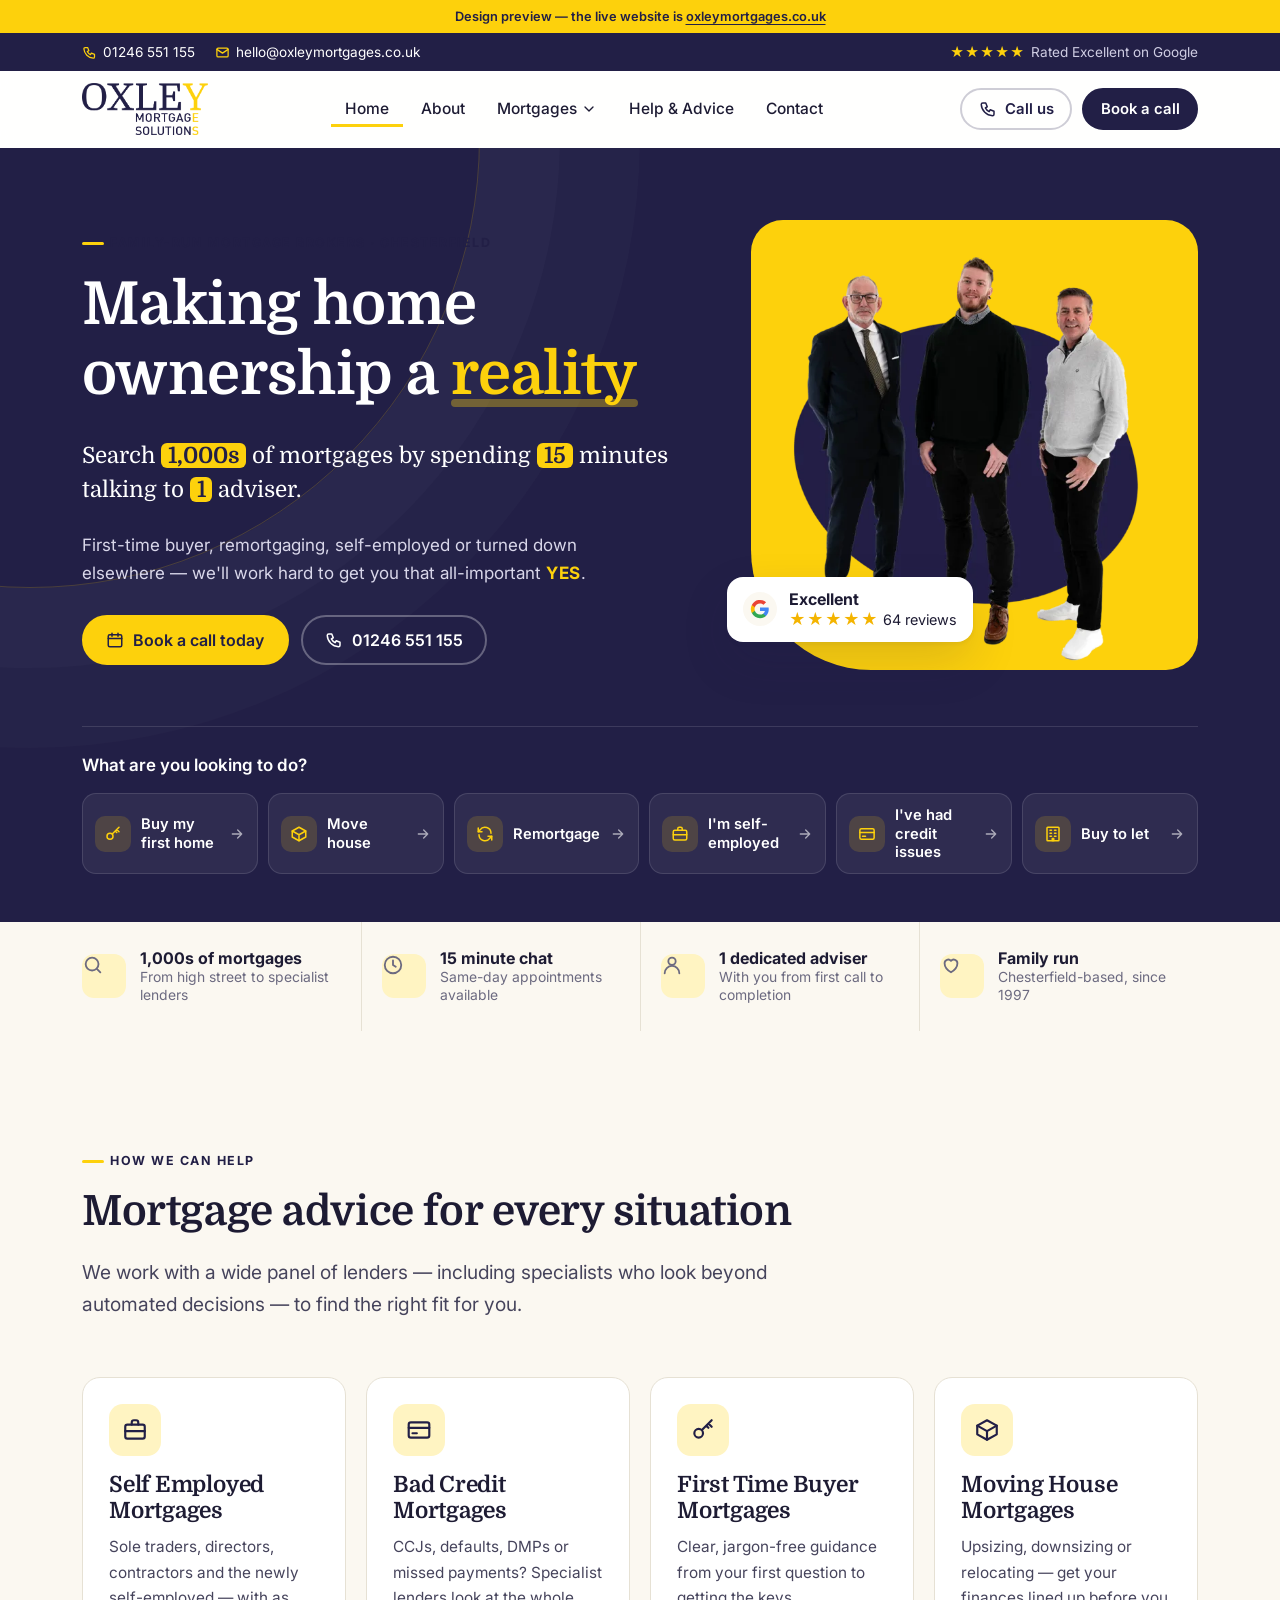
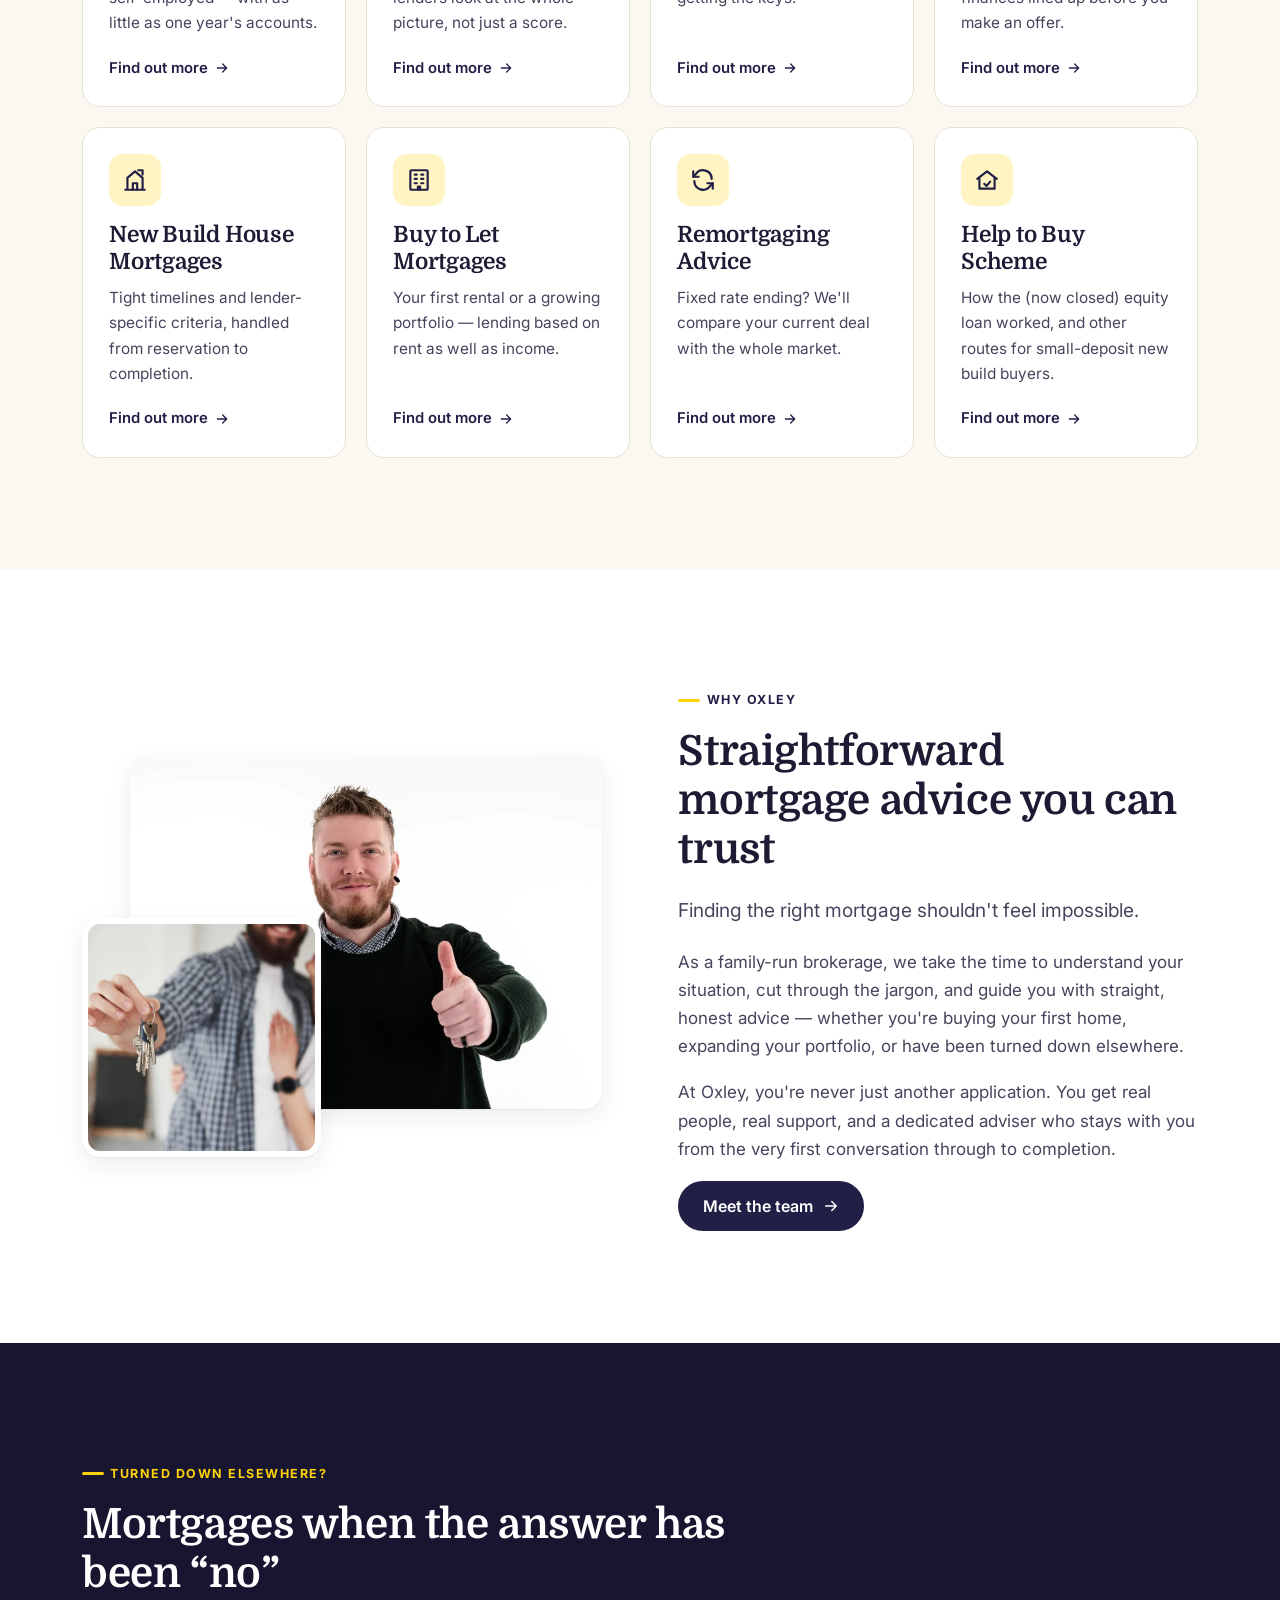
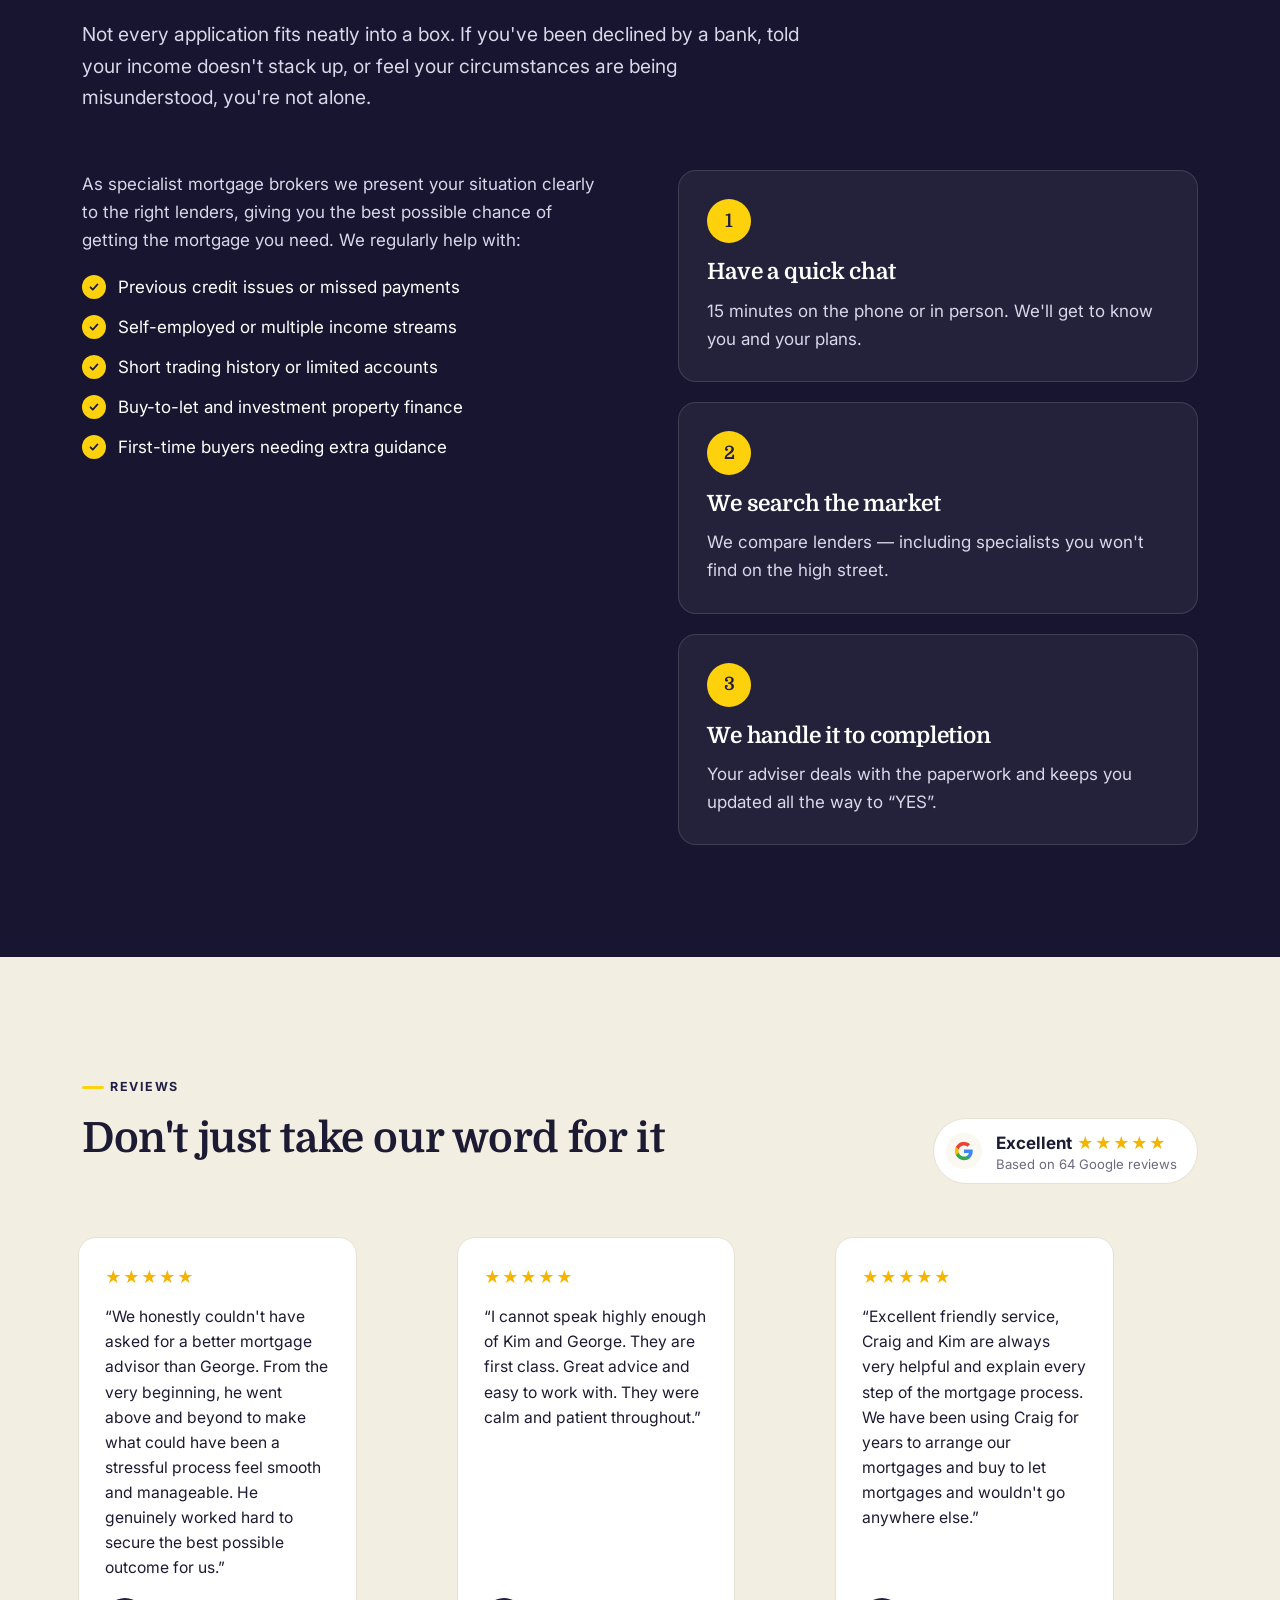
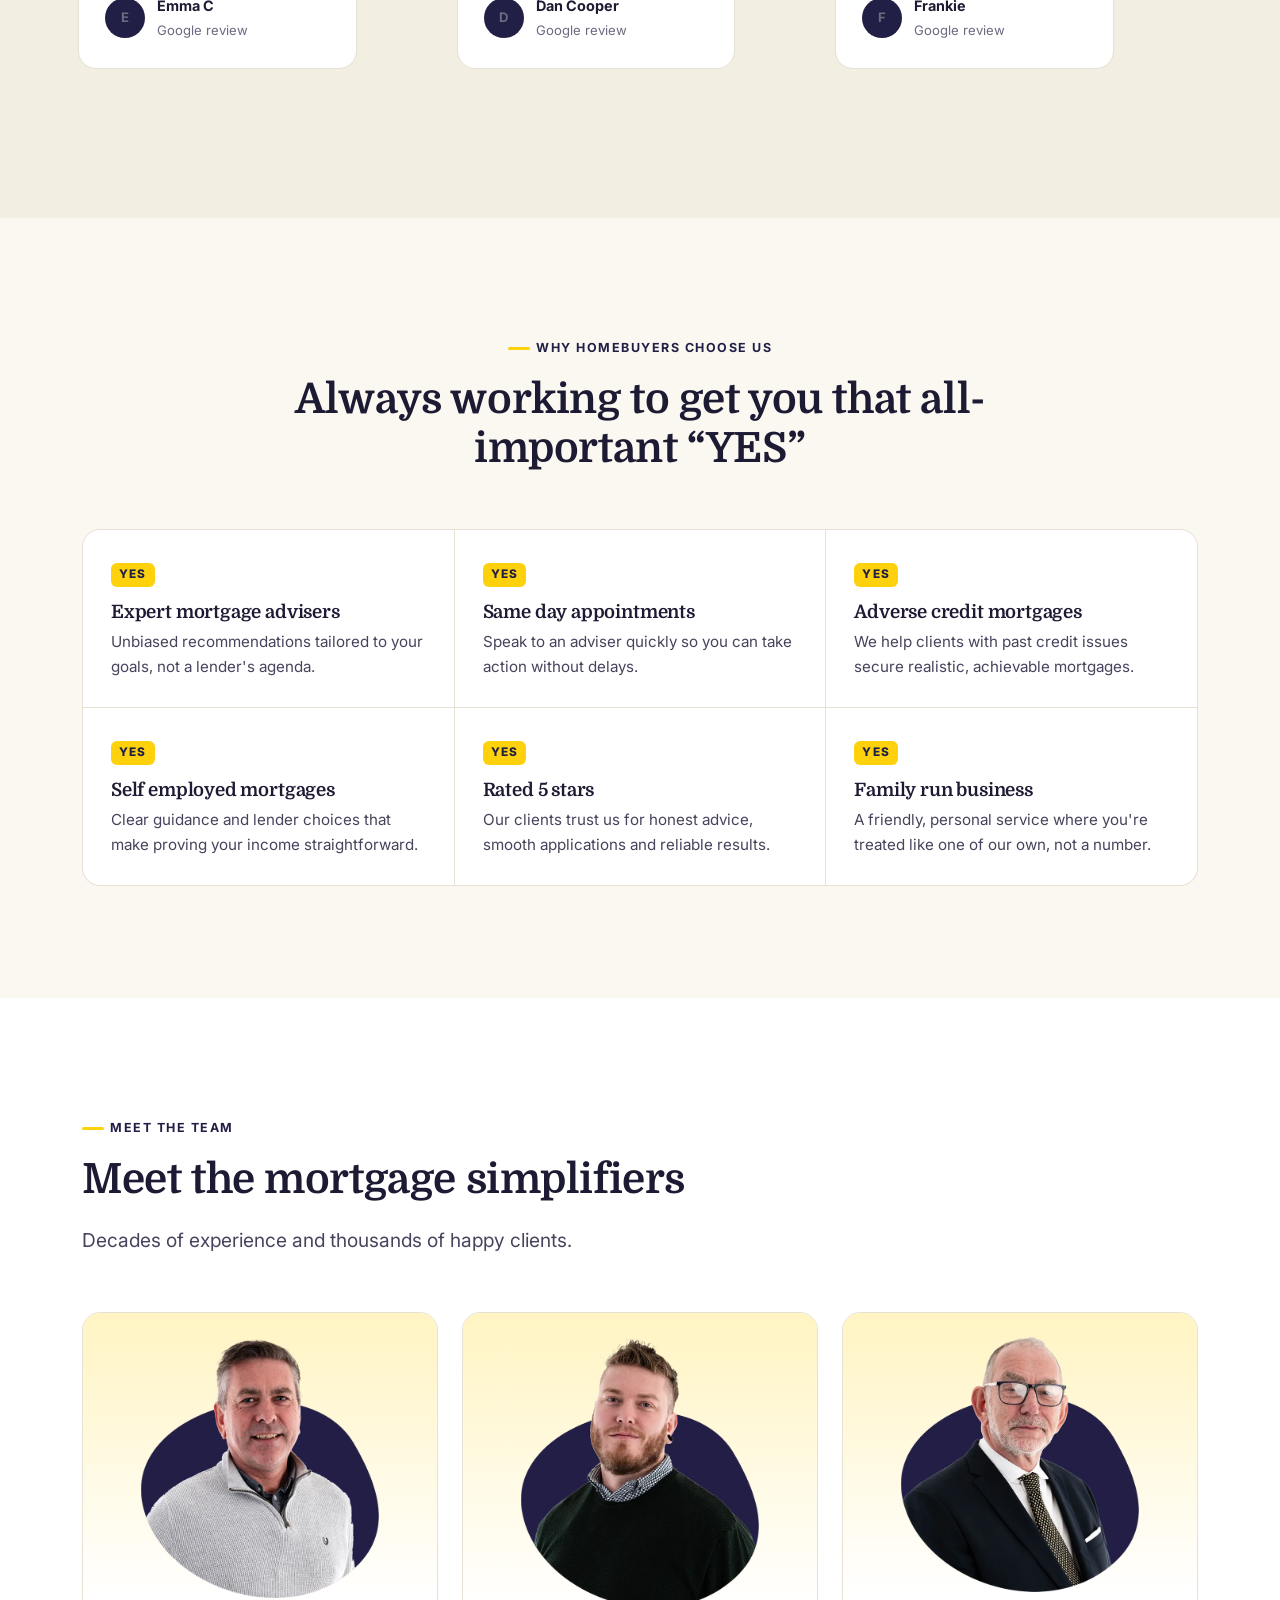
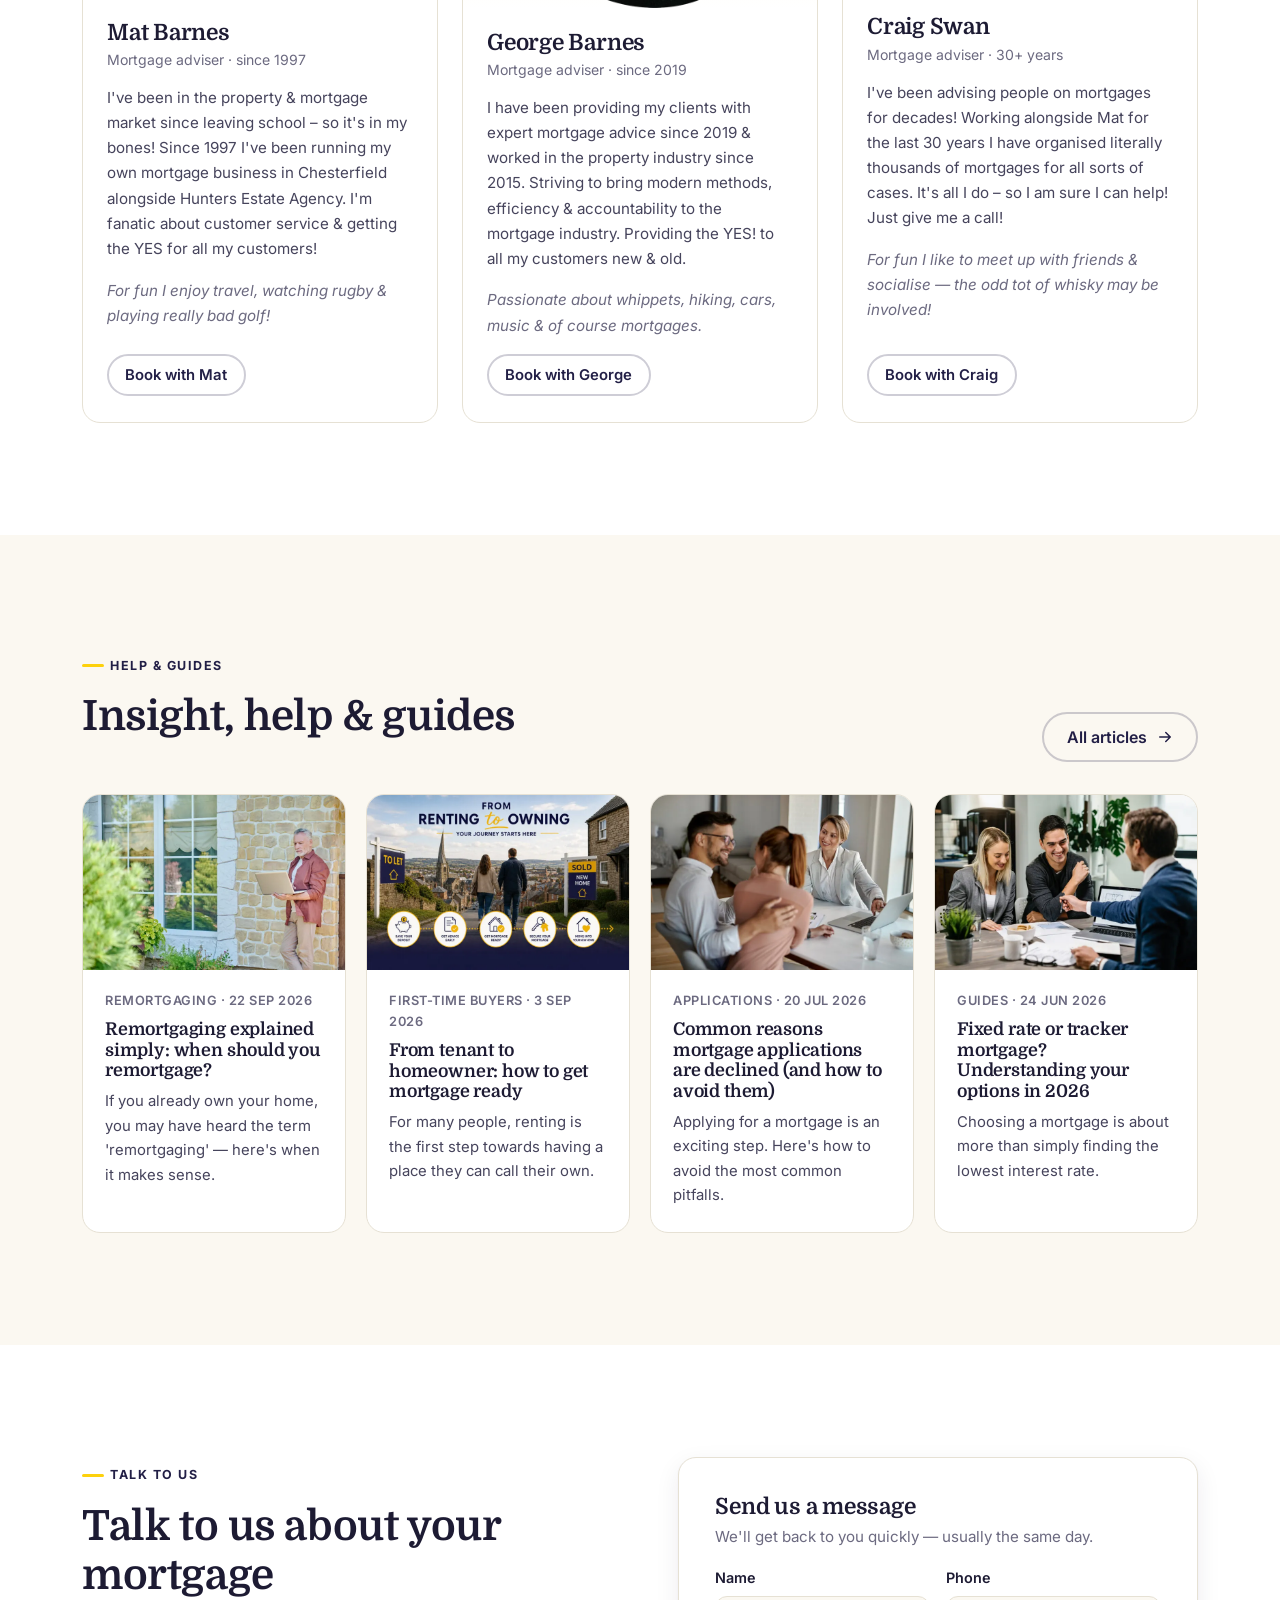
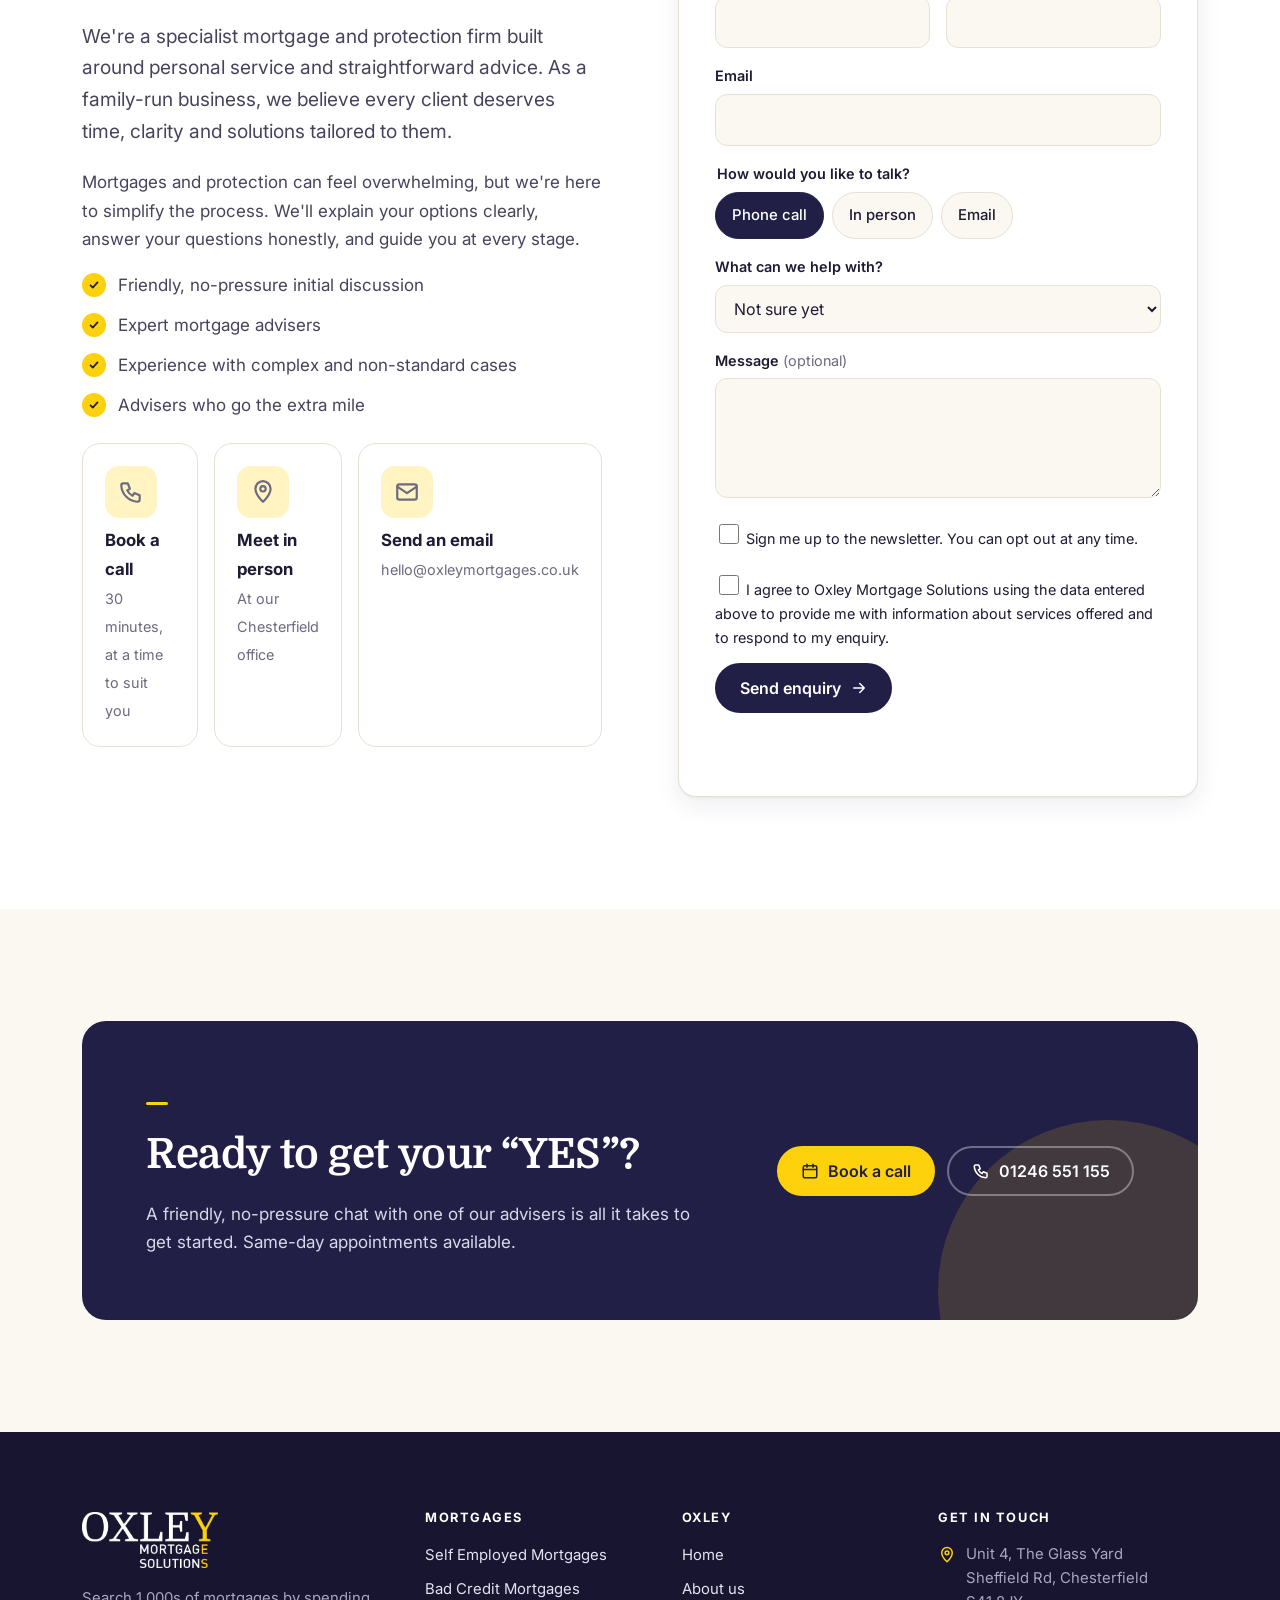
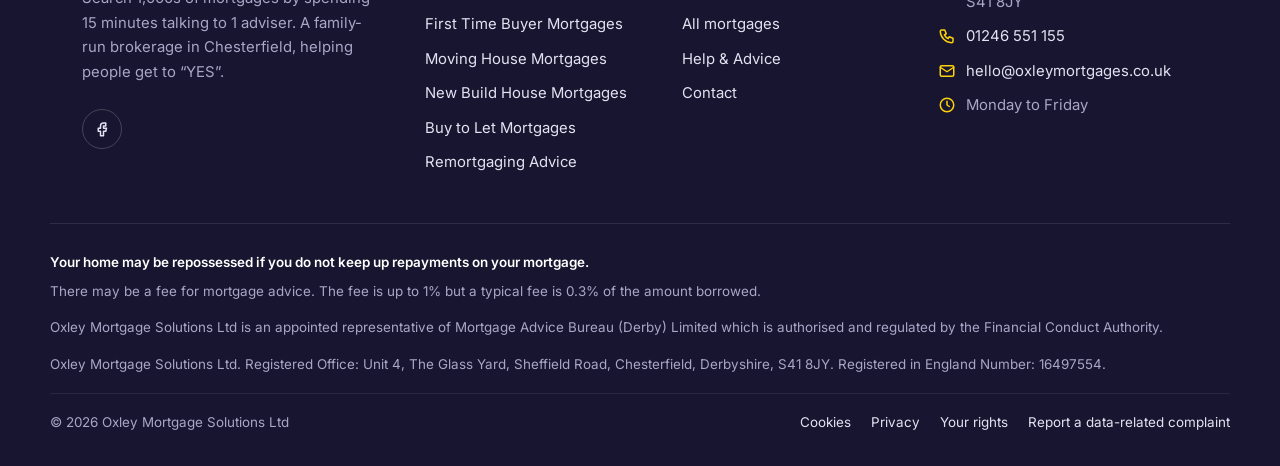
==== commit 922f25b2: "Redesign home hero: navy, yellow team panel, quick-start picker Co-Authored-By: Claude Opus 5.5 <nor" ====
--- a/index.html
+++ b/index.html
@@ -64,18 +64,23 @@
   </div>
 </div>
 <main id="main">
-<section class="hero"><div class="wrap">
-  <div class="hero__copy">
-    <span class="eyebrow">Chesterfield mortgage brokers</span>
-    <h1>Making home ownership a reality</h1>
-    <p class="hero__sub">Search <b>1,000s</b> of mortgages by spending <b>15</b> minutes talking to <b>1</b> adviser.</p>
-    <p>Whether you're a first-time buyer, remortgaging, self-employed or dealing with adverse credit, we'll work hard to find the right solution for you.</p>
-    <div class="btn-row"><a class="btn" href="https://calendly.com/george-oxleymortgages/30min" target="_blank" rel="noopener"><svg class="" viewBox="0 0 24 24" fill="none" stroke="currentColor" stroke-width="2" stroke-linecap="round" stroke-linejoin="round" aria-hidden="true"><rect x="3" y="5" width="18" height="16" rx="2"/><path d="M3 10h18M8 3v4M16 3v4"/></svg>Book a call today</a><a class="btn btn--ghost" href="tel:01246551155"><svg class="" viewBox="0 0 24 24" fill="none" stroke="currentColor" stroke-width="2" stroke-linecap="round" stroke-linejoin="round" aria-hidden="true"><path d="M5 4h4l2 5-2.5 1.5a11 11 0 005 5L15 13l5 2v4a2 2 0 01-2 2A16 16 0 013 6a2 2 0 012-2z"/></svg>01246 551 155</a></div>
-    <p class="hero__note"><svg class="" viewBox="0 0 24 24" fill="none" stroke="currentColor" stroke-width="2" stroke-linecap="round" stroke-linejoin="round" aria-hidden="true"><path d="M5 12.5l4.5 4.5L19 7.5"/></svg>Friendly, no-pressure first conversation · Same-day appointments</p>
-  </div>
-  <div class="hero__media">
-    <img src="assets/img/team.webp" alt="Mat, George and Craig — the Oxley mortgage team" width="600" height="622" fetchpriority="high">
-    <div class="hero__badge"><span class="rating__g" style="width:34px;height:34px;display:grid;place-items:center"><svg viewBox="0 0 24 24" aria-hidden="true"><path fill="#4285F4" d="M22.5 12.3c0-.8-.1-1.5-.2-2.2H12v4.2h5.9a5 5 0 01-2.2 3.3v2.7h3.5c2.1-1.9 3.3-4.7 3.3-8z"/><path fill="#34A853" d="M12 23c3 0 5.4-1 7.2-2.7l-3.5-2.7c-1 .7-2.2 1-3.7 1-2.9 0-5.3-1.9-6.2-4.5H2.2v2.8A11 11 0 0012 23z"/><path fill="#FBBC05" d="M5.8 14.1a6.6 6.6 0 010-4.2V7.1H2.2a11 11 0 000 9.8l3.6-2.8z"/><path fill="#EA4335" d="M12 5.4c1.6 0 3 .6 4.2 1.6l3.1-3.1A11 11 0 002.2 7.1l3.6 2.8C6.7 7.3 9.1 5.4 12 5.4z"/></svg></span><div><strong>Excellent</strong><span class="stars">★★★★★</span> 64 reviews</div></div>
+<section class="hero2"><div class="wrap">
+  <div class="hero2__grid">
+    <div class="hero2__copy">
+      <span class="eyebrow">Family-run mortgage brokers · Chesterfield</span>
+      <h1>Making home ownership a <span class="u">reality</span></h1>
+      <p class="hero2__sub">Search <b>1,000s</b> of mortgages by spending <b>15</b> minutes talking to <b>1</b> adviser.</p>
+      <p>First-time buyer, remortgaging, self-employed or turned down elsewhere — we'll work hard to get you that all-important <strong class="yes-word">YES</strong>.</p>
+      <div class="btn-row"><a class="btn btn--yellow" href="https://calendly.com/george-oxleymortgages/30min" target="_blank" rel="noopener"><svg class="" viewBox="0 0 24 24" fill="none" stroke="currentColor" stroke-width="2" stroke-linecap="round" stroke-linejoin="round" aria-hidden="true"><rect x="3" y="5" width="18" height="16" rx="2"/><path d="M3 10h18M8 3v4M16 3v4"/></svg>Book a call today</a><a class="btn btn--ghost" href="tel:01246551155"><svg class="" viewBox="0 0 24 24" fill="none" stroke="currentColor" stroke-width="2" stroke-linecap="round" stroke-linejoin="round" aria-hidden="true"><path d="M5 4h4l2 5-2.5 1.5a11 11 0 005 5L15 13l5 2v4a2 2 0 01-2 2A16 16 0 013 6a2 2 0 012-2z"/></svg>01246 551 155</a></div>
+    </div>
+    <div class="hero2__panel">
+      <img src="assets/img/team.webp" alt="Mat, George and Craig — the Oxley mortgage team" width="600" height="622" fetchpriority="high">
+      <div class="hero__badge"><span class="rating__g" style="width:34px;height:34px;display:grid;place-items:center"><svg viewBox="0 0 24 24" aria-hidden="true"><path fill="#4285F4" d="M22.5 12.3c0-.8-.1-1.5-.2-2.2H12v4.2h5.9a5 5 0 01-2.2 3.3v2.7h3.5c2.1-1.9 3.3-4.7 3.3-8z"/><path fill="#34A853" d="M12 23c3 0 5.4-1 7.2-2.7l-3.5-2.7c-1 .7-2.2 1-3.7 1-2.9 0-5.3-1.9-6.2-4.5H2.2v2.8A11 11 0 0012 23z"/><path fill="#FBBC05" d="M5.8 14.1a6.6 6.6 0 010-4.2V7.1H2.2a11 11 0 000 9.8l3.6-2.8z"/><path fill="#EA4335" d="M12 5.4c1.6 0 3 .6 4.2 1.6l3.1-3.1A11 11 0 002.2 7.1l3.6 2.8C6.7 7.3 9.1 5.4 12 5.4z"/></svg></span><div><strong>Excellent</strong><span class="stars">★★★★★</span> 64 reviews</div></div>
+    </div>
+  </div>
+  <div class="quick">
+    <p class="quick__label">What are you looking to do?</p>
+    <div class="quick__opts"><a class="quick__opt" href="first-time-buyer-mortgages/"><span class="ico"><svg class="" viewBox="0 0 24 24" fill="none" stroke="currentColor" stroke-width="2" stroke-linecap="round" stroke-linejoin="round" aria-hidden="true"><circle cx="8" cy="15" r="4"/><path d="M11 12l9-9M17 6l3 3M15 8l2 2"/></svg></span>Buy my first home<svg class="quick__arr" viewBox="0 0 24 24" fill="none" stroke="currentColor" stroke-width="2" stroke-linecap="round" stroke-linejoin="round" aria-hidden="true"><path d="M5 12h14M13 6l6 6-6 6"/></svg></a><a class="quick__opt" href="moving-house-mortgages/"><span class="ico"><svg class="" viewBox="0 0 24 24" fill="none" stroke="currentColor" stroke-width="2" stroke-linecap="round" stroke-linejoin="round" aria-hidden="true"><path d="M3 8l9-5 9 5v8l-9 5-9-5V8z"/><path d="M3 8l9 5 9-5M12 13v8"/></svg></span>Move house<svg class="quick__arr" viewBox="0 0 24 24" fill="none" stroke="currentColor" stroke-width="2" stroke-linecap="round" stroke-linejoin="round" aria-hidden="true"><path d="M5 12h14M13 6l6 6-6 6"/></svg></a><a class="quick__opt" href="remortgaging-advice/"><span class="ico"><svg class="" viewBox="0 0 24 24" fill="none" stroke="currentColor" stroke-width="2" stroke-linecap="round" stroke-linejoin="round" aria-hidden="true"><path d="M20 11a8 8 0 00-14.6-4.5L3 9M4 13a8 8 0 0014.6 4.5L21 15"/><path d="M3 4v5h5M21 20v-5h-5"/></svg></span>Remortgage<svg class="quick__arr" viewBox="0 0 24 24" fill="none" stroke="currentColor" stroke-width="2" stroke-linecap="round" stroke-linejoin="round" aria-hidden="true"><path d="M5 12h14M13 6l6 6-6 6"/></svg></a><a class="quick__opt" href="self-employed-mortgages/"><span class="ico"><svg class="" viewBox="0 0 24 24" fill="none" stroke="currentColor" stroke-width="2" stroke-linecap="round" stroke-linejoin="round" aria-hidden="true"><rect x="3" y="7" width="18" height="13" rx="2"/><path d="M9 7V5a2 2 0 012-2h2a2 2 0 012 2v2M3 13h18"/></svg></span>I'm self-employed<svg class="quick__arr" viewBox="0 0 24 24" fill="none" stroke="currentColor" stroke-width="2" stroke-linecap="round" stroke-linejoin="round" aria-hidden="true"><path d="M5 12h14M13 6l6 6-6 6"/></svg></a><a class="quick__opt" href="bad-credit-mortgages/"><span class="ico"><svg class="" viewBox="0 0 24 24" fill="none" stroke="currentColor" stroke-width="2" stroke-linecap="round" stroke-linejoin="round" aria-hidden="true"><rect x="2.5" y="5" width="19" height="14" rx="2"/><path d="M2.5 10h19M6 15h4"/></svg></span>I've had credit issues<svg class="quick__arr" viewBox="0 0 24 24" fill="none" stroke="currentColor" stroke-width="2" stroke-linecap="round" stroke-linejoin="round" aria-hidden="true"><path d="M5 12h14M13 6l6 6-6 6"/></svg></a><a class="quick__opt" href="buy-to-let-mortgages/"><span class="ico"><svg class="" viewBox="0 0 24 24" fill="none" stroke="currentColor" stroke-width="2" stroke-linecap="round" stroke-linejoin="round" aria-hidden="true"><rect x="4" y="3" width="16" height="18" rx="1"/><path d="M8 7h2M14 7h2M8 11h2M14 11h2M8 15h2M14 15h2M11 21v-3h2v3"/></svg></span>Buy to let<svg class="quick__arr" viewBox="0 0 24 24" fill="none" stroke="currentColor" stroke-width="2" stroke-linecap="round" stroke-linejoin="round" aria-hidden="true"><path d="M5 12h14M13 6l6 6-6 6"/></svg></a></div>
   </div>
 </div></section>
 <section class="stats" aria-label="At a glance"><div class="wrap"><div class="stat"><span class="ico"><svg class="" viewBox="0 0 24 24" fill="none" stroke="currentColor" stroke-width="2" stroke-linecap="round" stroke-linejoin="round" aria-hidden="true"><circle cx="11" cy="11" r="7"/><path d="M20 20l-3.5-3.5"/></svg></span><div><strong>1,000s of mortgages</strong><span>From high street to specialist lenders</span></div></div><div class="stat"><span class="ico"><svg class="" viewBox="0 0 24 24" fill="none" stroke="currentColor" stroke-width="2" stroke-linecap="round" stroke-linejoin="round" aria-hidden="true"><circle cx="12" cy="12" r="9"/><path d="M12 7v5l3 2"/></svg></span><div><strong>15 minute chat</strong><span>Same-day appointments available</span></div></div><div class="stat"><span class="ico"><svg class="" viewBox="0 0 24 24" fill="none" stroke="currentColor" stroke-width="2" stroke-linecap="round" stroke-linejoin="round" aria-hidden="true"><circle cx="12" cy="8" r="4"/><path d="M4 21a8 8 0 0116 0"/></svg></span><div><strong>1 dedicated adviser</strong><span>With you from first call to completion</span></div></div><div class="stat"><span class="ico"><svg class="" viewBox="0 0 24 24" fill="none" stroke="currentColor" stroke-width="2" stroke-linecap="round" stroke-linejoin="round" aria-hidden="true"><path d="M12 20s-7-4.4-7-10a4 4 0 017-2.6A4 4 0 0119 10c0 5.6-7 10-7 10z"/></svg></span><div><strong>Family run</strong><span>Chesterfield-based, since 1997</span></div></div></div></section>
--- a/assets/css/site.css
+++ b/assets/css/site.css
@@ -445,3 +445,45 @@
 .reveal { opacity: 0; transform: translateY(16px); transition: opacity .6s ease, transform .6s ease; }
 .reveal.is-in { opacity: 1; transform: none; }
 .no-js .reveal { opacity: 1; transform: none; }
+html, body { overflow-x: clip; }
+.hero .eyebrow::before { background: var(--navy); }
+
+/* Hero v2: navy, team on a yellow panel, quick-start picker */
+.hero2 { background: var(--navy); color: #d9d7ea; position: relative; overflow: hidden; }
+.hero2::before { content: ""; position: absolute; width: 900px; height: 900px; left: -420px; top: -460px; border-radius: 50%; border: 1px solid rgba(253, 209, 12, .18); box-shadow: 0 0 0 80px rgba(255,255,255,.02), 0 0 0 160px rgba(255,255,255,.015); }
+.hero2 .wrap { position: relative; padding-top: clamp(36px, 6vw, 72px); padding-bottom: clamp(28px, 4vw, 48px); }
+.hero2__grid { display: grid; grid-template-columns: 1.15fr .85fr; gap: clamp(28px, 5vw, 64px); align-items: center; }
+.hero2 h1 { color: #fff; }
+.hero2 h1 .u { position: relative; white-space: nowrap; color: var(--yellow); }
+.hero2 h1 .u::after { content: ""; position: absolute; left: 0; right: 0; bottom: .02em; height: .12em; border-radius: 99px; background: var(--yellow); opacity: .35; }
+.hero2__sub { font-family: var(--serif); font-size: clamp(1.15rem, 2vw, 1.4rem); line-height: 1.5; color: #fff; }
+.hero2__sub b { color: var(--navy); background: var(--yellow); padding: 0 .3em; border-radius: 6px; }
+.hero2 p { max-width: 52ch; }
+.yes-word { color: var(--yellow); letter-spacing: .04em; }
+.hero2 .btn-row { margin-top: 28px; }
+.hero2 .btn--ghost { color: #fff; border-color: rgba(255,255,255,.3); }
+.hero2 .btn--ghost:hover { border-color: #fff; }
+.hero2__panel { position: relative; background: var(--yellow); border-radius: 32px 32px 32px 120px; padding: 28px 20px 0; align-self: stretch; display: flex; align-items: flex-end; min-height: 420px; }
+.hero2__panel img { width: 100%; max-width: 440px; margin: 0 auto; }
+.hero2__panel .hero__badge { left: -24px; bottom: 28px; }
+.quick { margin-top: clamp(32px, 5vw, 56px); padding-top: 24px; border-top: 1px solid rgba(255,255,255,.12); }
+.quick__label { font-weight: 600; color: #fff; margin-bottom: 14px; }
+.quick__opts { display: grid; grid-template-columns: repeat(6, 1fr); gap: 10px; }
+.quick__opt { display: flex; align-items: center; gap: 10px; padding: 12px; border-radius: 14px; background: rgba(255,255,255,.06); border: 1px solid rgba(255,255,255,.12); color: #fff; text-decoration: none; font-weight: 600; font-size: .92rem; line-height: 1.25; transition: background .15s, border-color .15s, transform .15s; }
+.quick__opt:hover { background: var(--yellow); color: var(--navy); border-color: var(--yellow); transform: translateY(-2px); }
+.quick__opt .ico { width: 36px; height: 36px; border-radius: 10px; background: rgba(253,209,12,.15); color: var(--yellow); }
+.quick__opt:hover .ico { background: var(--navy); }
+.quick__opt .ico svg { width: 18px; height: 18px; }
+.quick__arr { width: 16px; height: 16px; margin-left: auto; flex: none; opacity: .6; }
+@media (max-width: 1100px) { .quick__opts { grid-template-columns: repeat(3, 1fr); } }
+@media (max-width: 900px) {
+  .hero2__grid { grid-template-columns: 1fr; }
+  .hero2__panel { min-height: 0; border-radius: 28px 28px 28px 80px; max-width: 480px; width: 100%; margin: 0 auto; }
+  .hero2__panel .hero__badge { left: 12px; bottom: 16px; }
+}
+@media (max-width: 560px) { .quick__opts { grid-template-columns: 1fr 1fr; } .quick__arr { display: none; } .hero2 .btn-row .btn { flex: 1 1 100%; } }
+
+/* Lighter, distinct section rhythm */
+.stats { background: var(--cream); border-bottom: 0; }
+.stat { border-left-color: var(--line); }
+.section--navy { background: var(--navy-ink); }
